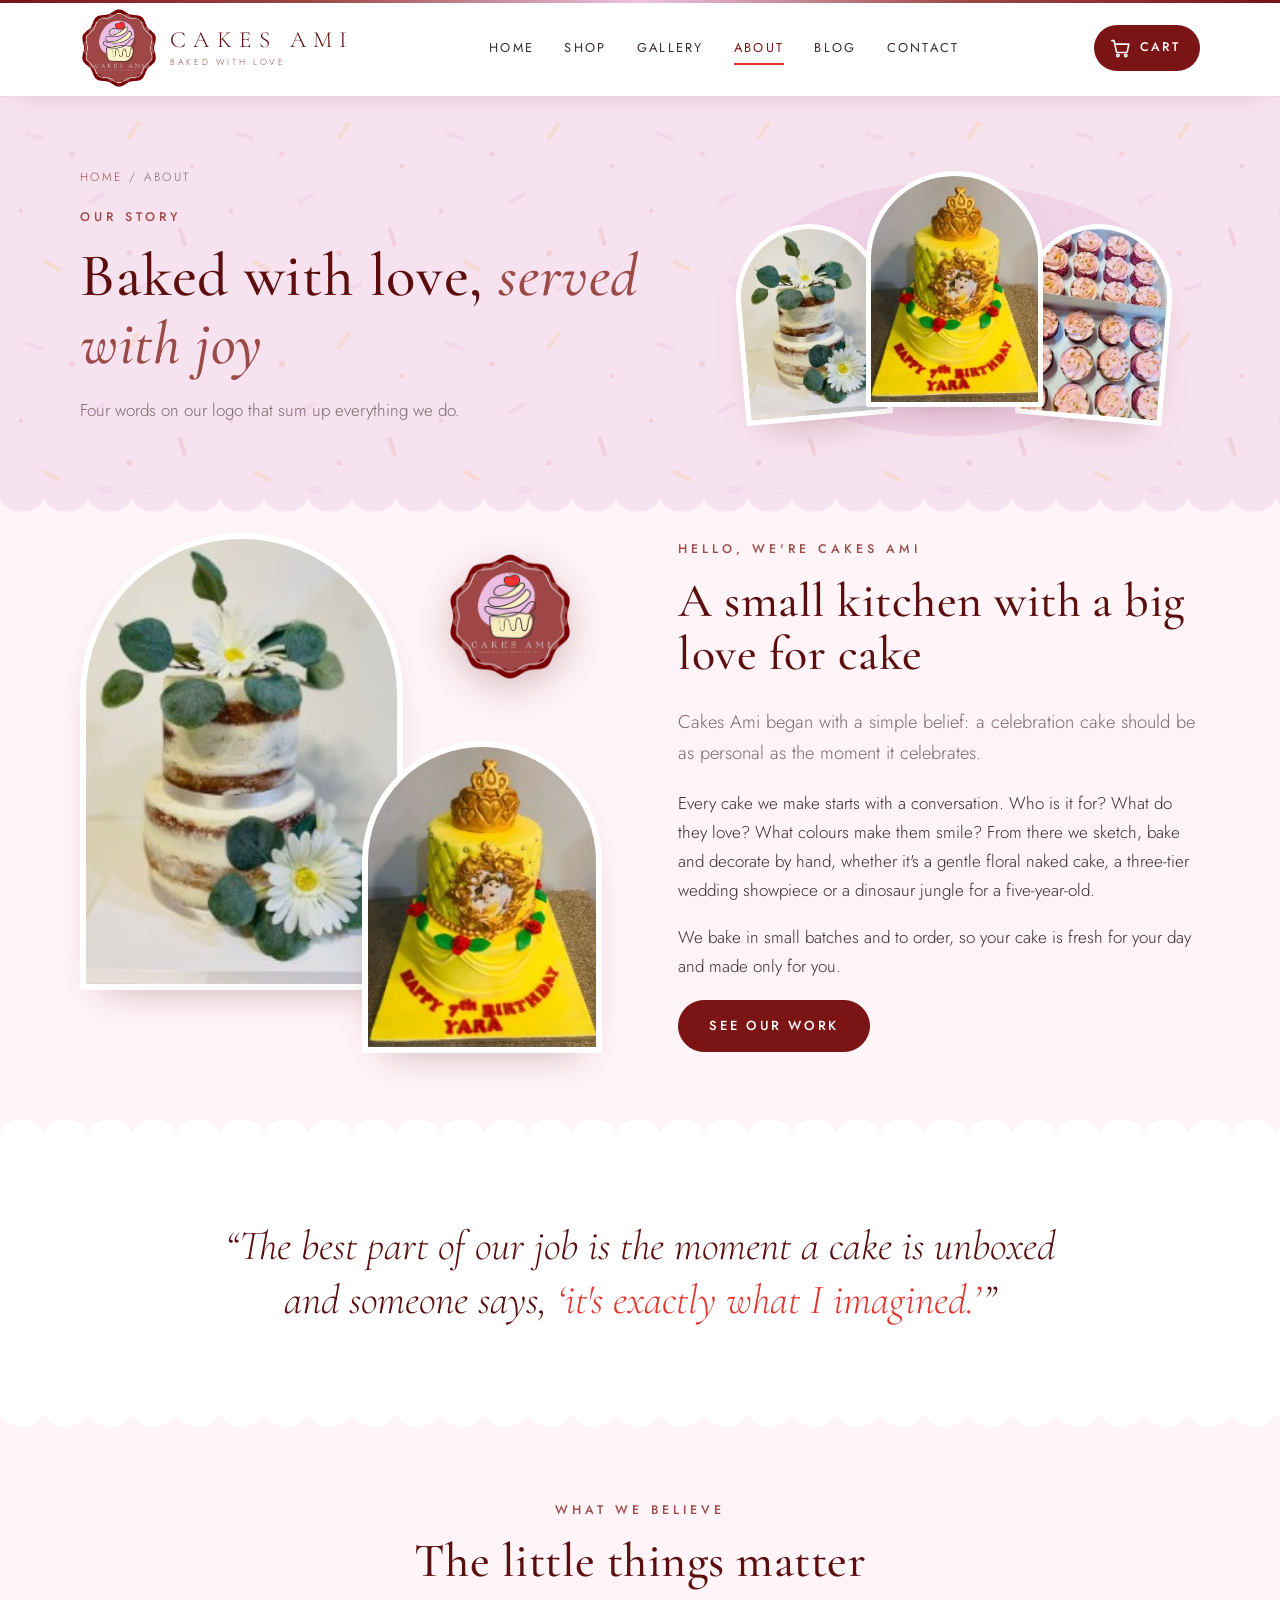
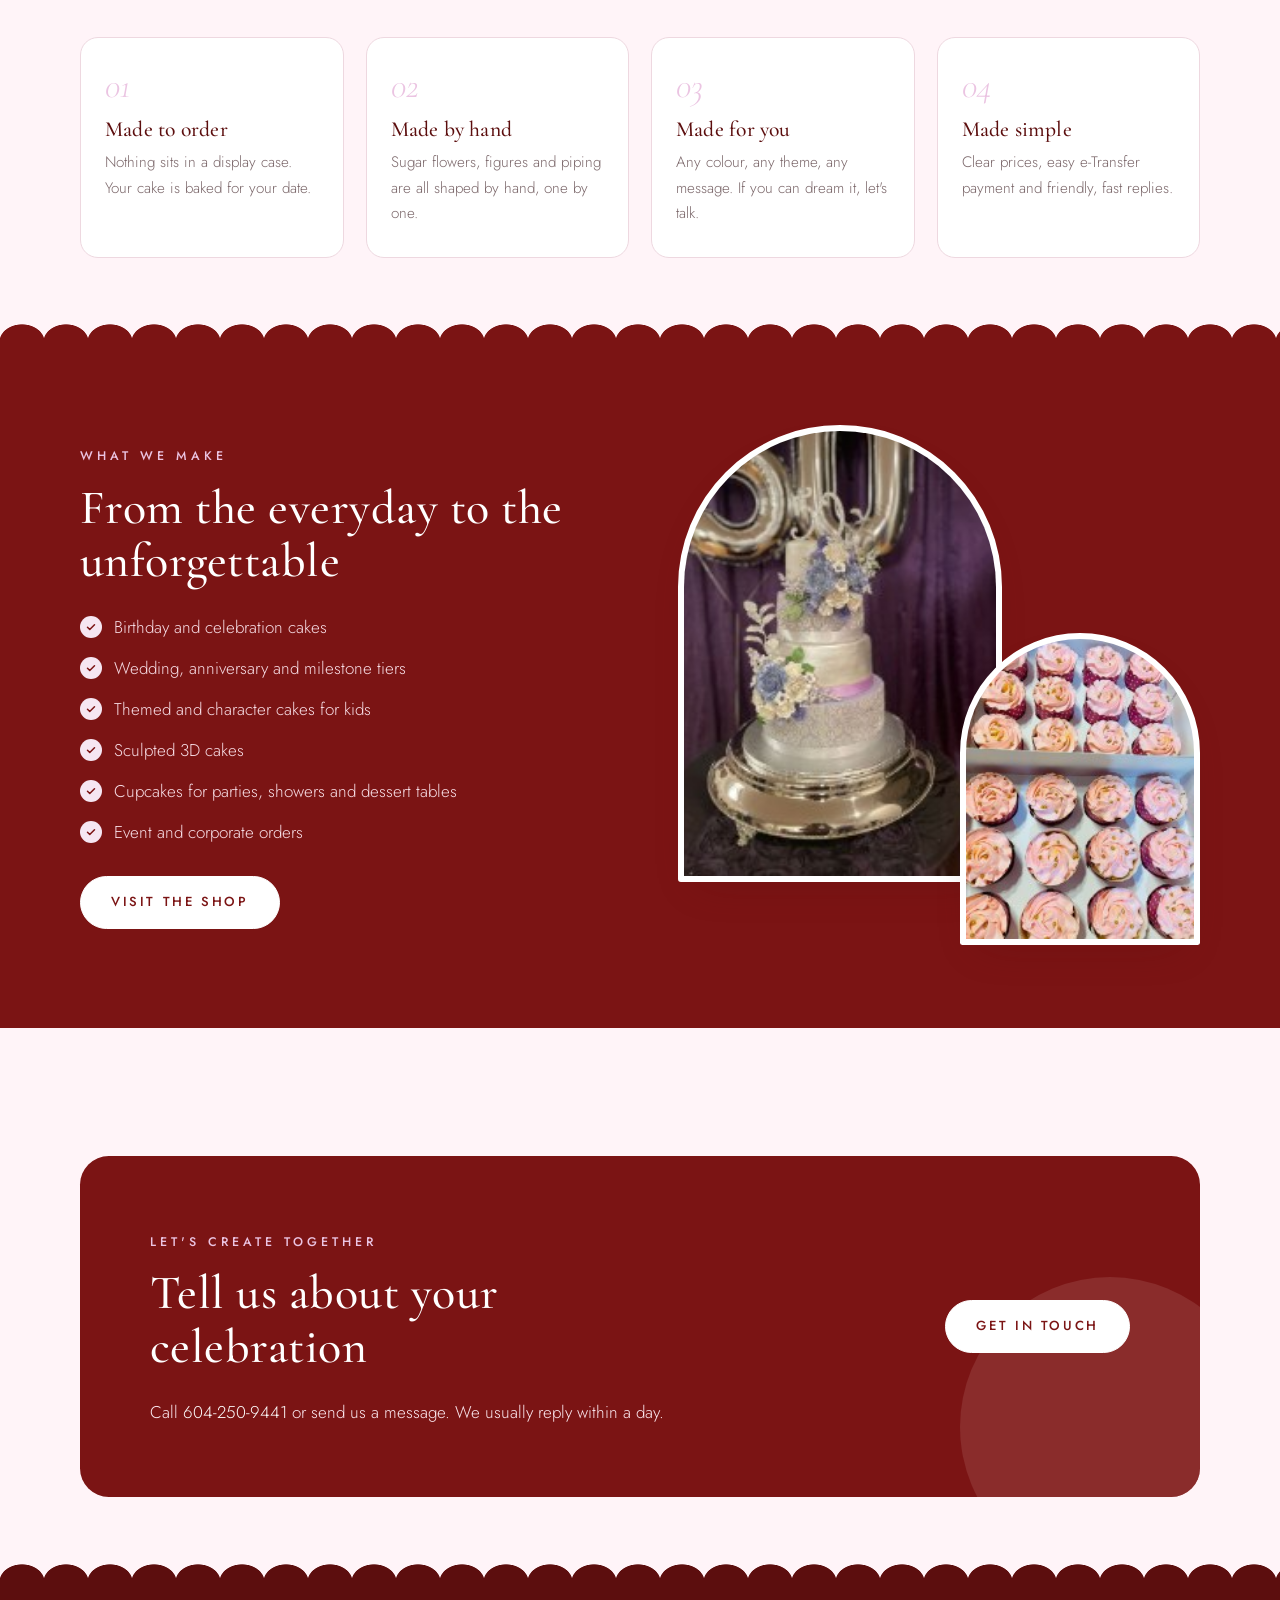
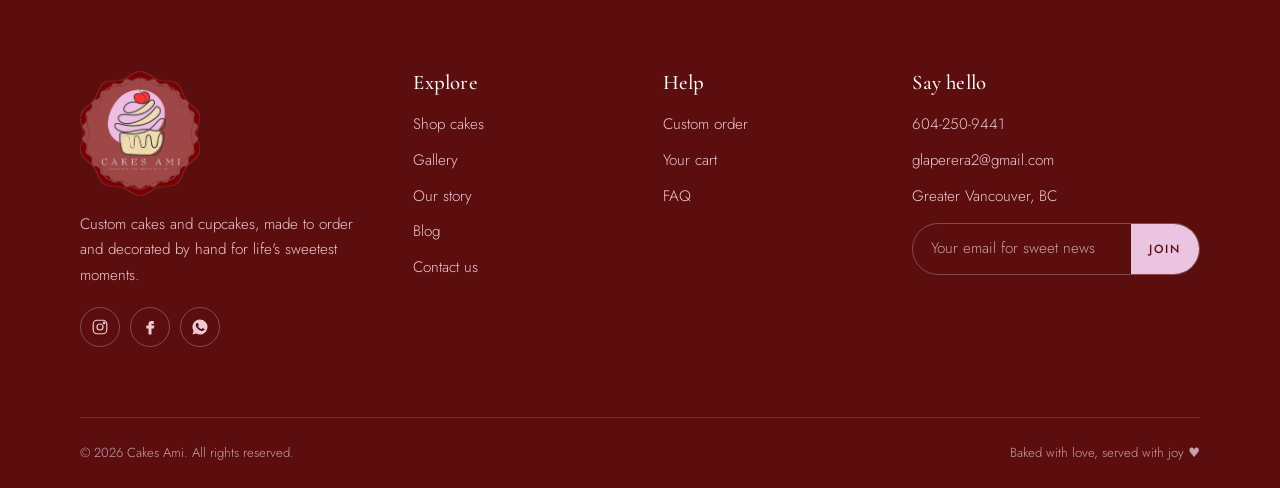
==== about.html @ 35cdced9 "Cakes Ami static website New plain HTML/CSS/JS site for Cakes Ami: home, shop, product, gallery (Goo" ====
<!doctype html>
<html lang="en">
<head>
<meta charset="utf-8">
<meta name="viewport" content="width=device-width, initial-scale=1">
<title>About Us | Cakes Ami</title>
<meta name="description" content="The story behind Cakes Ami: custom cakes baked with love and served with joy.">
<meta name="theme-color" content="#7B1414">
<link rel="icon" type="image/png" href="assets/img/favicon.png">
<link rel="apple-touch-icon" href="assets/img/apple-touch-icon.png">
<link rel="preconnect" href="https://fonts.googleapis.com"><link rel="preconnect" href="https://fonts.gstatic.com" crossorigin>
<link href="https://fonts.googleapis.com/css2?family=Cormorant+Garamond:ital,wght@0,400;0,500;0,600;1,400;1,500&family=Jost:wght@300;400;500&display=swap" rel="stylesheet">
<link rel="stylesheet" href="assets/css/style.css">
</head>
<body data-page="about">
<main id="main">
  <header class="page-banner">
    <div class="container">
      <div class="crumbs"><a href="index.html">Home</a> / About</div>
      <span class="eyebrow">Our story</span>
      <h1 id="pageBannerTitle">Baked with love, <em class="script">served with joy</em></h1>
      <p>Four words on our logo that sum up everything we do.</p>
    </div>
  </header>
  <section style="padding-top:20px">
    <div class="container split">
      <div class="split-media reveal">
        <div class="photo-stack">
          <div class="arch"><img src="assets/img/cakes/naked-daisy.jpg" alt="Two-tier naked cake with daisies and eucalyptus"></div>
          <div class="arch"><img src="assets/img/cakes/golden-crown.jpg" alt="Yellow princess cake with a gold crown"></div>
          <img class="stamp" src="assets/img/logo.png" alt="">
        </div>
      </div>
      <div class="reveal">
        <span class="eyebrow">Hello, we're Cakes Ami</span>
        <h2>A small kitchen with a big love for cake</h2>
        <p class="lead">Cakes Ami began with a simple belief: a celebration cake should be as personal as the moment it celebrates.</p>
        <p>Every cake we make starts with a conversation. Who is it for? What do they love? What colours make them smile? From there we sketch, bake and decorate by hand, whether it's a gentle floral naked cake, a three-tier wedding showpiece or a dinosaur jungle for a five-year-old.</p>
        <p>We bake in small batches and to order, so your cake is fresh for your day and made only for you.</p>
        <a class="btn" href="gallery.html">See our work</a>
      </div>
    </div>
  </section>

  <section class="bg-paper scallop-top scallop-bottom">
    <div class="container">
      <p class="quote-big reveal">&ldquo;The best part of our job is the moment a cake is unboxed and someone says, <span style="color:var(--cherry)">&lsquo;it's exactly what I imagined.&rsquo;</span>&rdquo;</p>
    </div>
  </section>

  <section>
    <div class="container">
      <div class="section-head reveal">
        <span class="eyebrow">What we believe</span>
        <h2>The little things matter</h2>
      </div>
      <div class="values">
        <div class="value reveal"><span class="num">01</span><h3>Made to order</h3><p>Nothing sits in a display case. Your cake is baked for your date.</p></div>
        <div class="value reveal"><span class="num">02</span><h3>Made by hand</h3><p>Sugar flowers, figures and piping are all shaped by hand, one by one.</p></div>
        <div class="value reveal"><span class="num">03</span><h3>Made for you</h3><p>Any colour, any theme, any message. If you can dream it, let's talk.</p></div>
        <div class="value reveal"><span class="num">04</span><h3>Made simple</h3><p>Clear prices, easy e-Transfer payment and friendly, fast replies.</p></div>
      </div>
    </div>
  </section>

  <section class="bg-wine scallop-top">
    <div class="container split reverse">
      <div class="split-media reveal">
        <div class="photo-stack">
          <div class="arch"><img src="assets/img/cakes/fiftieth-silver.jpg" alt="Silver tiered 50th celebration cake"></div>
          <div class="arch"><img src="assets/img/cakes/cupcakes-pink-rose.jpg" alt="Pink rose cupcakes"></div>
        </div>
      </div>
      <div class="reveal">
        <span class="eyebrow">What we make</span>
        <h2>From the everyday to the unforgettable</h2>
        <ul class="ticks" style="color:#F7DDE5">
          <li>Birthday and celebration cakes</li>
          <li>Wedding, anniversary and milestone tiers</li>
          <li>Themed and character cakes for kids</li>
          <li>Sculpted 3D cakes</li>
          <li>Cupcakes for parties, showers and dessert tables</li>
          <li>Event and corporate orders</li>
        </ul>
        <a class="btn light" href="shop.html">Visit the shop</a>
      </div>
    </div>
  </section>

  <section style="padding-top:clamp(80px,10vw,130px)">
    <div class="container">
      <div class="cta-band reveal">
        <div><span class="eyebrow">Let's create together</span><h2>Tell us about your celebration</h2><p class="mb-0">Call <a style="color:#fff" data-biz="phone" href="#"></a> or send us a message. We usually reply within a day.</p></div>
        <div class="btns"><a class="btn light" href="contact.html#custom">Get in touch</a></div>
      </div>
    </div>
  </section>
</main>
<script src="assets/js/config.js"></script>
<script src="assets/js/data.js"></script>
<script src="assets/js/app.js"></script>
</body>
</html>
---- assets/css/style.css ----
/* =========================================================
   Cakes Ami — design system
   Palette pulled from the logo badge:
   wine (outer ring), rose (inner badge), lilac (swirl),
   butter cream (cupcake), cherry (the cherry on top).
   ========================================================= */
:root {
  --bg: #FFF4F8;          /* logo background blush */
  --paper: #FFFFFF;
  --blush: #FBE7EE;
  --lilac: #EBC4E2;
  --lilac-soft: #F6E6F2;
  --cream: #FFF5D6;
  --wine: #7B1414;
  --wine-deep: #5C0E0E;
  --rose: #9C4A47;
  --cherry: #E3342F;
  --ink: #3A2A2C;
  --muted: #7C686B;
  --line: #EED8E0;

  --serif: "Cormorant Garamond", Georgia, "Times New Roman", serif;
  --sans: "Jost", "Segoe UI", system-ui, sans-serif;

  --radius: 18px;
  --radius-sm: 10px;
  --shadow: 0 18px 40px -22px rgba(92, 14, 14, .35);
  --shadow-sm: 0 8px 20px -14px rgba(92, 14, 14, .4);
  --max: 1200px;
  --gutter: clamp(16px, 4vw, 40px);
}

*, *::before, *::after { box-sizing: border-box; }
html { scroll-behavior: smooth; -webkit-text-size-adjust: 100%; }
body {
  margin: 0;
  background: var(--bg);
  color: var(--ink);
  font-family: var(--sans);
  font-weight: 300;
  font-size: 17px;
  line-height: 1.7;
  -webkit-font-smoothing: antialiased;
  overflow-x: hidden;
}
img { max-width: 100%; display: block; }
a { color: var(--wine); text-decoration: none; transition: color .2s; }
a:hover { color: var(--cherry); }
button, input, select, textarea { font: inherit; color: inherit; }
:focus-visible { outline: 2px solid var(--cherry); outline-offset: 3px; border-radius: 4px; }

h1, h2, h3, h4 {
  font-family: var(--serif);
  font-weight: 500;
  line-height: 1.12;
  margin: 0 0 .5em;
  color: var(--wine-deep);
  letter-spacing: .01em;
}
h1 { font-size: clamp(2.6rem, 6vw, 4.6rem); }
h2 { font-size: clamp(2rem, 4vw, 3rem); }
h3 { font-size: 1.55rem; }
h4 { font-size: 1.25rem; }
p { margin: 0 0 1.1em; }
em.script { font-style: italic; color: var(--rose); }

.container { width: 100%; max-width: var(--max); margin: 0 auto; padding: 0 var(--gutter); }
.narrow { max-width: 780px; }

/* Spaced caps — echoes "BAKED WITH LOVE, SERVED WITH JOY" in the logo */
.eyebrow {
  display: inline-block;
  font-family: var(--sans);
  font-size: .78rem;
  font-weight: 500;
  letter-spacing: .32em;
  text-transform: uppercase;
  color: var(--rose);
  margin-bottom: 14px;
}
.lead { font-size: 1.15rem; color: var(--muted); }
.center { text-align: center; }
.muted { color: var(--muted); }

/* ---------- Buttons ---------- */
.btn {
  display: inline-flex; align-items: center; justify-content: center; gap: 10px;
  padding: 14px 30px;
  border-radius: 999px;
  border: 1.5px solid var(--wine);
  background: var(--wine);
  color: #fff;
  font-family: var(--sans);
  font-size: .82rem;
  font-weight: 500;
  letter-spacing: .2em;
  text-transform: uppercase;
  cursor: pointer;
  transition: background .25s, color .25s, transform .25s, box-shadow .25s;
  white-space: nowrap;
}
.btn:hover { background: var(--wine-deep); color: #fff; transform: translateY(-2px); box-shadow: var(--shadow-sm); }
.btn.ghost { background: transparent; color: var(--wine); }
.btn.ghost:hover { background: var(--wine); color: #fff; }
.btn.light { background: #fff; border-color: #fff; color: var(--wine); }
.btn.light:hover { background: var(--cream); border-color: var(--cream); color: var(--wine-deep); }
.btn.block { width: 100%; }
.btn[disabled] { opacity: .5; pointer-events: none; }
.link-arrow {
  font-size: .8rem; font-weight: 500; letter-spacing: .2em; text-transform: uppercase;
  border-bottom: 1px solid currentColor; padding-bottom: 3px;
}

/* ---------- Top bar & header ---------- */
.topbar {
  background: var(--wine-deep);
  color: #F7DDE5;
  font-size: .8rem;
  letter-spacing: .08em;
}
.topbar .container { display: flex; justify-content: space-between; gap: 16px; padding-top: 8px; padding-bottom: 8px; }
.topbar a { color: #F7DDE5; }
.topbar a:hover { color: #fff; }
.topbar .tb-links { display: flex; gap: 22px; }
@media (max-width: 720px) { .topbar .tb-msg { display: none; } .topbar .container { justify-content: center; } }

.site-header {
  position: sticky; top: 0; z-index: 50;
  background: rgba(255, 244, 248, .92);
  backdrop-filter: saturate(1.4) blur(10px);
  -webkit-backdrop-filter: saturate(1.4) blur(10px);
  border-bottom: 1px solid transparent;
  transition: border-color .3s, box-shadow .3s;
}
.site-header.scrolled { border-color: var(--line); box-shadow: 0 10px 30px -25px rgba(92,14,14,.5); }
.nav-wrap { display: flex; align-items: center; justify-content: space-between; gap: 20px; height: 86px; }
.brand { display: flex; align-items: center; gap: 12px; color: var(--wine-deep); }
.brand img { width: 62px; height: 62px; object-fit: contain; transition: transform .4s; }
.brand:hover img { transform: rotate(-8deg); }
.brand-text { font-family: var(--serif); font-size: 1.45rem; letter-spacing: .32em; line-height: 1; text-transform: uppercase; }
.brand-text small { display: block; font-family: var(--sans); font-size: .55rem; letter-spacing: .3em; color: var(--rose); margin-top: 6px; }

.main-nav ul { list-style: none; margin: 0; padding: 0; display: flex; gap: 4px; }
.main-nav a {
  display: block; padding: 8px 13px;
  font-size: .8rem; font-weight: 400; letter-spacing: .18em; text-transform: uppercase;
  color: var(--ink); position: relative;
}
.main-nav a::after {
  content: ""; position: absolute; left: 13px; right: 13px; bottom: 2px; height: 1.5px;
  background: var(--cherry); transform: scaleX(0); transform-origin: left; transition: transform .3s;
}
.main-nav a:hover, .main-nav a.active { color: var(--wine); }
.main-nav a:hover::after, .main-nav a.active::after { transform: scaleX(1); }

.nav-actions { display: flex; align-items: center; gap: 8px; }
.icon-btn {
  position: relative; display: grid; place-items: center;
  width: 46px; height: 46px; border-radius: 50%;
  border: 1px solid var(--line); background: #fff; color: var(--wine); cursor: pointer;
  transition: background .2s, border-color .2s;
}
.icon-btn:hover { background: var(--blush); border-color: var(--lilac); color: var(--wine); }
.icon-btn svg { width: 20px; height: 20px; }
.cart-count {
  position: absolute; top: -3px; right: -3px;
  min-width: 20px; height: 20px; padding: 0 5px; border-radius: 10px;
  background: var(--cherry); color: #fff; font-size: .7rem; font-weight: 500;
  display: grid; place-items: center; line-height: 1;
}
.cart-count[data-n="0"] { display: none; }
.menu-toggle { display: none; }

@media (max-width: 1060px) {
  .menu-toggle { display: grid; }
  .main-nav {
    position: fixed; inset: 0 0 0 auto; width: min(340px, 86vw);
    background: var(--bg); padding: 100px 28px 28px;
    transform: translateX(100%); transition: transform .4s cubic-bezier(.2,.8,.2,1);
    box-shadow: -20px 0 60px -30px rgba(92,14,14,.5); z-index: 60; overflow-y: auto;
  }
  .main-nav.open { transform: none; }
  .main-nav ul { flex-direction: column; gap: 0; }
  .main-nav a { padding: 14px 4px; font-size: .95rem; border-bottom: 1px solid var(--line); }
  .main-nav a::after { display: none; }
  .nav-close { position: absolute; top: 22px; right: 22px; }
  .nav-backdrop { position: fixed; inset: 0; background: rgba(58,42,44,.35); z-index: 55; opacity: 0; pointer-events: none; transition: opacity .3s; }
  .nav-backdrop.show { opacity: 1; pointer-events: auto; }
}
@media (min-width: 1061px) { .nav-close, .nav-backdrop { display: none; } }
@media (max-width: 480px) {
  .brand-text { font-size: 1.1rem; letter-spacing: .22em; }
  .brand img { width: 52px; height: 52px; }
  .nav-wrap { height: 74px; }
}

/* ---------- Sections ---------- */
section { padding: clamp(64px, 9vw, 120px) 0; position: relative; }
.section-head { max-width: 640px; margin: 0 auto clamp(36px, 5vw, 60px); text-align: center; }
.section-head p { color: var(--muted); }
.bg-paper { background: var(--paper); }
.bg-cream { background: var(--cream); }
.bg-lilac { background: var(--lilac-soft); }
.bg-wine { background: var(--wine); color: #F7DDE5; }
.bg-wine h2, .bg-wine h3 { color: #fff; }
.bg-wine .eyebrow { color: var(--lilac); }

/* Scalloped edge — the logo's wavy badge border */
.scallop-top::before, .scallop-bottom::after {
  content: ""; position: absolute; left: 0; right: 0; height: 22px;
  background-repeat: repeat-x; background-size: 44px 22px;
}
.scallop-top::before { top: -21px; }
.scallop-bottom::after { bottom: -21px; transform: scaleY(-1); z-index: 2; }
.bg-paper.scallop-top::before, .bg-paper.scallop-bottom::after { background-image: url("data:image/svg+xml,%3Csvg xmlns='http://www.w3.org/2000/svg' width='44' height='22'%3E%3Cpath d='M0 22 Q11 0 22 22 Q33 0 44 22Z' fill='%23ffffff'/%3E%3C/svg%3E"); }
.bg-cream.scallop-top::before, .bg-cream.scallop-bottom::after { background-image: url("data:image/svg+xml,%3Csvg xmlns='http://www.w3.org/2000/svg' width='44' height='22'%3E%3Cpath d='M0 22 Q11 0 22 22 Q33 0 44 22Z' fill='%23FFF5D6'/%3E%3C/svg%3E"); }
.bg-wine.scallop-top::before, .bg-wine.scallop-bottom::after { background-image: url("data:image/svg+xml,%3Csvg xmlns='http://www.w3.org/2000/svg' width='44' height='22'%3E%3Cpath d='M0 22 Q11 0 22 22 Q33 0 44 22Z' fill='%237B1414'/%3E%3C/svg%3E"); }
.bg-lilac.scallop-top::before, .bg-lilac.scallop-bottom::after { background-image: url("data:image/svg+xml,%3Csvg xmlns='http://www.w3.org/2000/svg' width='44' height='22'%3E%3Cpath d='M0 22 Q11 0 22 22 Q33 0 44 22Z' fill='%23F6E6F2'/%3E%3C/svg%3E"); }

.divider { display: flex; align-items: center; justify-content: center; gap: 14px; color: var(--cherry); margin: 6px 0 18px; }
.divider::before, .divider::after { content: ""; width: 48px; height: 1px; background: var(--lilac); }
.divider svg { width: 18px; height: 18px; }

/* ---------- Hero ---------- */
.hero { padding: clamp(40px, 6vw, 80px) 0 clamp(70px, 9vw, 120px); overflow: hidden; }
.hero-grid { display: grid; grid-template-columns: 1.05fr 1fr; gap: clamp(30px, 5vw, 70px); align-items: center; }
.hero h1 { margin-bottom: .35em; }
.hero h1 em { font-style: italic; color: var(--rose); }
.hero .lead { max-width: 500px; margin-bottom: 34px; }
.hero-cta { display: flex; flex-wrap: wrap; gap: 14px; }
.hero-meta { display: flex; flex-wrap: wrap; gap: 30px; margin-top: 46px; padding-top: 28px; border-top: 1px solid var(--line); }
.hero-meta div { font-size: .82rem; letter-spacing: .12em; text-transform: uppercase; color: var(--muted); }
.hero-meta strong { display: block; font-family: var(--serif); font-size: 1.9rem; font-weight: 500; letter-spacing: 0; text-transform: none; color: var(--wine); line-height: 1.1; }

.hero-art { position: relative; height: clamp(420px, 48vw, 580px); }
.hero-art .blob { position: absolute; inset: 8% 4% 6% 10%; background: var(--lilac); border-radius: 46% 54% 50% 50% / 52% 44% 56% 48%; opacity: .55; }
.hero-art .blob.b2 { inset: 46% 52% -4% -2%; background: var(--cream); opacity: 1; }
.arch {
  position: absolute; overflow: hidden; background: #fff;
  border-radius: 999px 999px var(--radius) var(--radius);
  border: 6px solid #fff; box-shadow: var(--shadow);
}
.arch img { width: 100%; height: 100%; object-fit: cover; }
.hero-art .a1 { width: 46%; height: 78%; left: 26%; top: 0; z-index: 2; }
.hero-art .a2 { width: 34%; height: 54%; left: 0; bottom: 2%; z-index: 3; }
.hero-art .a3 { width: 34%; height: 54%; right: 0; bottom: 8%; z-index: 3; }
.hero-art .badge {
  position: absolute; right: 2%; top: 4%; z-index: 4; width: 116px; height: 116px;
  animation: spin 24s linear infinite;
}
.hero-art .badge-center { position: absolute; right: calc(2% + 38px); top: calc(4% + 38px); z-index: 5; width: 40px; height: 40px; color: var(--cherry); }
@keyframes spin { to { transform: rotate(360deg); } }
@media (max-width: 900px) {
  .hero-grid { grid-template-columns: 1fr; }
  .hero-art { height: 440px; max-width: 520px; margin: 0 auto; width: 100%; }
}
@media (max-width: 480px) { .hero-art { height: 360px; } .hero-art .badge { width: 90px; height: 90px; } .hero-art .badge-center { right: calc(2% + 27px); top: calc(4% + 27px); width: 36px; height: 36px; } }

/* ---------- Marquee ---------- */
.marquee { background: var(--wine); color: #FBE7EE; padding: 18px 0; overflow: hidden; }
.marquee-track { display: flex; gap: 48px; width: max-content; animation: marquee 38s linear infinite; }
.marquee span { font-family: var(--serif); font-size: 1.5rem; font-style: italic; white-space: nowrap; display: flex; align-items: center; gap: 48px; }
.marquee span::after { content: "✦"; font-style: normal; font-size: .9rem; color: var(--lilac); }
@keyframes marquee { to { transform: translateX(-50%); } }

/* ---------- Category tiles ---------- */
.cat-grid { display: grid; grid-template-columns: repeat(auto-fit, minmax(170px, 1fr)); gap: clamp(14px, 2vw, 26px); }
.cat-tile { text-align: center; color: var(--ink); }
.cat-tile .arch { position: relative; aspect-ratio: 3 / 4; width: 100%; border-width: 5px; }
.cat-tile .arch img { transition: transform .6s; }
.cat-tile:hover .arch img { transform: scale(1.07); }
.cat-tile h3 { font-size: 1.3rem; margin: 16px 0 2px; }
.cat-tile span { font-size: .75rem; letter-spacing: .2em; text-transform: uppercase; color: var(--muted); }

/* ---------- Product cards ---------- */
.product-grid { display: grid; grid-template-columns: repeat(auto-fill, minmax(230px, 1fr)); gap: clamp(18px, 2.4vw, 30px); }
.p-card { background: #fff; border-radius: var(--radius); overflow: hidden; border: 1px solid var(--line); display: flex; flex-direction: column; transition: transform .35s, box-shadow .35s; }
.p-card:hover { transform: translateY(-6px); box-shadow: var(--shadow); }
.p-card .p-img { position: relative; aspect-ratio: 4 / 5; overflow: hidden; background: var(--blush); }
.p-card .p-img img { width: 100%; height: 100%; object-fit: cover; transition: transform .6s; }
.p-card:hover .p-img img { transform: scale(1.06); }
.p-tag { position: absolute; top: 12px; left: 12px; background: rgba(255,255,255,.94); color: var(--wine); font-size: .66rem; letter-spacing: .18em; text-transform: uppercase; padding: 5px 11px; border-radius: 999px; font-weight: 500; }
.p-body { padding: 18px 20px 20px; display: flex; flex-direction: column; flex: 1; }
.p-body .p-cat { font-size: .7rem; letter-spacing: .2em; text-transform: uppercase; color: var(--rose); }
.p-body h3 { font-size: 1.35rem; margin: 4px 0 8px; }
.p-body h3 a { color: var(--wine-deep); }
.p-foot { margin-top: auto; display: flex; align-items: center; justify-content: space-between; gap: 10px; padding-top: 12px; border-top: 1px dashed var(--line); }
.price { font-family: var(--serif); font-size: 1.45rem; font-weight: 600; color: var(--wine); }
.price small { font-family: var(--sans); font-size: .7rem; font-weight: 400; color: var(--muted); letter-spacing: .1em; text-transform: uppercase; margin-right: 4px; }
.p-foot .icon-btn { width: 40px; height: 40px; }

/* ---------- Split / feature ---------- */
.split { display: grid; grid-template-columns: 1fr 1fr; gap: clamp(36px, 6vw, 90px); align-items: center; }
.split.reverse .split-media { order: 2; }
@media (max-width: 860px) { .split { grid-template-columns: 1fr; } .split.reverse .split-media { order: 0; } }
.photo-stack { position: relative; height: clamp(380px, 42vw, 520px); }
.photo-stack .arch:nth-child(1) { width: 62%; height: 88%; left: 0; top: 0; }
.photo-stack .arch:nth-child(2) { width: 46%; height: 60%; right: 0; bottom: 0; z-index: 2; }
.photo-stack .stamp { position: absolute; right: 6%; top: 4%; width: 120px; z-index: 3; filter: drop-shadow(0 10px 18px rgba(92,14,14,.25)); }

.ticks { list-style: none; padding: 0; margin: 0 0 30px; display: grid; gap: 12px; }
.ticks li { display: flex; gap: 12px; align-items: flex-start; }
.ticks li::before { content: ""; flex: none; width: 22px; height: 22px; margin-top: 3px; border-radius: 50%; background: var(--lilac-soft) url("data:image/svg+xml,%3Csvg xmlns='http://www.w3.org/2000/svg' viewBox='0 0 24 24' fill='none' stroke='%237B1414' stroke-width='3' stroke-linecap='round' stroke-linejoin='round'%3E%3Cpath d='M5 12.5l4.5 4.5L19 7.5'/%3E%3C/svg%3E") center/12px no-repeat; }

/* ---------- Steps ---------- */
.steps { display: grid; grid-template-columns: repeat(4, 1fr); gap: 24px; counter-reset: step; }
@media (max-width: 900px) { .steps { grid-template-columns: repeat(2, 1fr); } }
@media (max-width: 520px) { .steps { grid-template-columns: 1fr; } }
.step { background: rgba(255,255,255,.07); border: 1px solid rgba(255,255,255,.16); border-radius: var(--radius); padding: 30px 26px; }
.step::before { counter-increment: step; content: "0" counter(step); font-family: var(--serif); font-size: 2.8rem; font-style: italic; color: var(--lilac); line-height: 1; display: block; margin-bottom: 14px; }
.step h3 { font-size: 1.4rem; }
.step p { margin: 0; font-size: .95rem; color: #F2CFDA; }

/* ---------- Mosaic (portfolio teaser / gallery) ---------- */
.mosaic { columns: 4 220px; column-gap: 16px; }
.mosaic figure { margin: 0 0 16px; break-inside: avoid; border-radius: var(--radius-sm); overflow: hidden; position: relative; cursor: zoom-in; background: var(--blush); }
.mosaic img { width: 100%; height: auto; transition: transform .6s, filter .4s; }
.mosaic figure:hover img { transform: scale(1.05); }
.mosaic figcaption {
  position: absolute; inset: auto 0 0 0; padding: 30px 14px 12px;
  background: linear-gradient(transparent, rgba(60,10,10,.75));
  color: #fff; font-family: var(--serif); font-size: 1.1rem; font-style: italic;
  opacity: 0; transform: translateY(8px); transition: opacity .35s, transform .35s;
}
.mosaic figure:hover figcaption { opacity: 1; transform: none; }
@media (hover: none) { .mosaic figcaption { opacity: 1; transform: none; } }

.filters { display: flex; flex-wrap: wrap; justify-content: center; gap: 10px; margin-bottom: 40px; }
.chip {
  padding: 9px 20px; border-radius: 999px; border: 1px solid var(--line); background: #fff;
  font-size: .76rem; letter-spacing: .16em; text-transform: uppercase; cursor: pointer; color: var(--ink);
  transition: all .2s;
}
.chip:hover { border-color: var(--lilac); background: var(--lilac-soft); }
.chip.active { background: var(--wine); border-color: var(--wine); color: #fff; }

/* ---------- Lightbox ---------- */
.lightbox { position: fixed; inset: 0; z-index: 100; background: rgba(40, 10, 12, .92); display: none; align-items: center; justify-content: center; padding: 60px 16px; }
.lightbox.open { display: flex; }
.lightbox img { max-width: min(92vw, 900px); max-height: 80vh; width: auto; border-radius: var(--radius-sm); box-shadow: 0 30px 80px rgba(0,0,0,.5); background: #fff; }
.lightbox .lb-cap { position: absolute; bottom: 18px; left: 0; right: 0; text-align: center; color: #fff; font-family: var(--serif); font-size: 1.3rem; font-style: italic; padding: 0 16px; }
.lightbox button { position: absolute; background: rgba(255,255,255,.12); border: 0; color: #fff; width: 50px; height: 50px; border-radius: 50%; cursor: pointer; font-size: 1.5rem; display: grid; place-items: center; }
.lightbox button:hover { background: rgba(255,255,255,.25); }
.lb-close { top: 16px; right: 16px; }
.lb-prev { left: 16px; top: 50%; transform: translateY(-50%); }
.lb-next { right: 16px; top: 50%; transform: translateY(-50%); }
@media (max-width: 600px) { .lb-prev, .lb-next { top: auto; bottom: 60px; transform: none; } }

/* ---------- Promise cards ---------- */
.promise-grid { display: grid; grid-template-columns: repeat(3, 1fr); gap: 26px; }
@media (max-width: 860px) { .promise-grid { grid-template-columns: 1fr; } }
.promise { background: #fff; border-radius: var(--radius); padding: 36px 30px; text-align: center; border: 1px solid var(--line); }
.promise .ic { width: 70px; height: 70px; margin: 0 auto 18px; border-radius: 50%; background: var(--lilac-soft); display: grid; place-items: center; color: var(--wine); }
.promise .ic svg { width: 30px; height: 30px; }
.promise p { color: var(--muted); margin: 0; font-size: .97rem; }

/* ---------- CTA banner ---------- */
.cta-band { border-radius: calc(var(--radius) * 1.6); background: var(--wine); color: #FBE7EE; padding: clamp(40px, 6vw, 70px); display: grid; grid-template-columns: 1.4fr 1fr; gap: 30px; align-items: center; position: relative; overflow: hidden; }
.cta-band::after { content: ""; position: absolute; right: -60px; bottom: -80px; width: 300px; height: 300px; border-radius: 50%; background: var(--rose); opacity: .45; }
.cta-band h2 { color: #fff; }
.cta-band > * { position: relative; z-index: 1; }
.cta-band .btns { display: flex; gap: 12px; flex-wrap: wrap; justify-content: flex-end; }
@media (max-width: 860px) { .cta-band { grid-template-columns: 1fr; } .cta-band .btns { justify-content: flex-start; } }

/* ---------- Blog cards ---------- */
.blog-grid { display: grid; grid-template-columns: repeat(auto-fill, minmax(290px, 1fr)); gap: 30px; }
.b-card { background: #fff; border-radius: var(--radius); overflow: hidden; border: 1px solid var(--line); display: flex; flex-direction: column; transition: transform .35s, box-shadow .35s; color: var(--ink); }
.b-card:hover { transform: translateY(-6px); box-shadow: var(--shadow); color: var(--ink); }
.b-card .b-img { aspect-ratio: 16 / 10; overflow: hidden; background: var(--blush); display: grid; grid-template-columns: repeat(3, 1fr); gap: 3px; }
.b-card .b-img img { width: 100%; height: 100%; object-fit: cover; }
.b-body { padding: 24px 26px 28px; display: flex; flex-direction: column; flex: 1; }
.b-meta { font-size: .72rem; letter-spacing: .18em; text-transform: uppercase; color: var(--rose); margin-bottom: 8px; }
.b-body h3 { font-size: 1.5rem; }
.b-body p { color: var(--muted); font-size: .97rem; }
.b-body .link-arrow { margin-top: auto; align-self: flex-start; color: var(--wine); }

.article { font-size: 1.08rem; }
.article h2 { font-size: 2rem; margin-top: 1.6em; }
.article h3 { margin-top: 1.4em; }
.article ul, .article ol { padding-left: 1.3em; margin: 0 0 1.2em; }
.article li { margin-bottom: .45em; }
.article blockquote { margin: 1.8em 0; padding: 24px 30px; background: var(--lilac-soft); border-left: 4px solid var(--wine); border-radius: 0 var(--radius-sm) var(--radius-sm) 0; font-family: var(--serif); font-size: 1.45rem; font-style: italic; color: var(--wine-deep); line-height: 1.4; }
.article-hero { display: grid; grid-template-columns: repeat(3, 1fr); gap: 12px; margin: 34px 0 40px; }
.article-hero img { width: 100%; aspect-ratio: 3/4; object-fit: cover; border-radius: var(--radius-sm); }

/* ---------- Page banner ---------- */
.page-banner { padding: clamp(50px, 7vw, 90px) 0 clamp(50px, 6vw, 80px); text-align: center; background: radial-gradient(ellipse at 50% 0%, var(--lilac-soft), transparent 70%); }
.page-banner h1 { font-size: clamp(2.4rem, 5vw, 3.8rem); }
.page-banner p { max-width: 620px; margin: 0 auto; color: var(--muted); }
.crumbs { font-size: .74rem; letter-spacing: .2em; text-transform: uppercase; color: var(--muted); margin-bottom: 14px; }
.crumbs a { color: var(--rose); }

/* ---------- Shop layout ---------- */
.shop-bar { display: flex; flex-wrap: wrap; justify-content: space-between; align-items: center; gap: 16px; margin-bottom: 34px; }
.shop-bar .filters { margin: 0; justify-content: flex-start; }
.search { position: relative; min-width: 240px; }
.search input { width: 100%; padding: 12px 18px 12px 44px; border-radius: 999px; border: 1px solid var(--line); background: #fff; }
.search svg { position: absolute; left: 16px; top: 50%; transform: translateY(-50%); width: 18px; height: 18px; color: var(--muted); }
.select { padding: 12px 40px 12px 18px; border-radius: 999px; border: 1px solid var(--line); background: #fff url("data:image/svg+xml,%3Csvg xmlns='http://www.w3.org/2000/svg' viewBox='0 0 24 24' fill='none' stroke='%237B1414' stroke-width='2'%3E%3Cpath d='M6 9l6 6 6-6'/%3E%3C/svg%3E") right 14px center/16px no-repeat; appearance: none; -webkit-appearance: none; cursor: pointer; }
.shop-tools { display: flex; gap: 12px; flex-wrap: wrap; }
.empty { text-align: center; padding: 60px 20px; color: var(--muted); }
.empty h3 { color: var(--wine); }

/* ---------- Product detail ---------- */
.pd-grid { display: grid; grid-template-columns: 1fr 1fr; gap: clamp(30px, 5vw, 70px); align-items: start; }
@media (max-width: 860px) { .pd-grid { grid-template-columns: 1fr; } }
.pd-media { position: sticky; top: 110px; }
@media (max-width: 860px) { .pd-media { position: static; } }
.pd-main { border-radius: var(--radius); overflow: hidden; background: #fff; border: 6px solid #fff; box-shadow: var(--shadow); aspect-ratio: 4/5; }
.pd-main img { width: 100%; height: 100%; object-fit: cover; }
.pd-thumbs { display: flex; gap: 10px; margin-top: 14px; }
.pd-thumbs button { width: 74px; height: 92px; border-radius: var(--radius-sm); overflow: hidden; border: 2px solid transparent; padding: 0; cursor: pointer; background: #fff; }
.pd-thumbs button.active { border-color: var(--wine); }
.pd-thumbs img { width: 100%; height: 100%; object-fit: cover; }
.pd-info .price { font-size: 2rem; }
.pd-info .serves { color: var(--muted); font-size: .9rem; margin-left: 8px; }
.opt { margin: 22px 0; }
.opt > label, .opt > .opt-label { display: block; font-size: .74rem; letter-spacing: .2em; text-transform: uppercase; font-weight: 500; margin-bottom: 10px; color: var(--ink); }
.opt-row { display: flex; flex-wrap: wrap; gap: 10px; }
.opt-row input { position: absolute; opacity: 0; pointer-events: none; }
.opt-row label { padding: 10px 18px; border-radius: var(--radius-sm); border: 1px solid var(--line); background: #fff; cursor: pointer; font-size: .92rem; transition: all .2s; line-height: 1.3; text-align: center; }
.opt-row label small { display: block; font-size: .72rem; color: var(--muted); }
.opt-row input:checked + label { border-color: var(--wine); background: var(--blush); color: var(--wine-deep); box-shadow: inset 0 0 0 1px var(--wine); }
.opt-row input:focus-visible + label { outline: 2px solid var(--cherry); outline-offset: 2px; }
.qty { display: inline-flex; align-items: center; border: 1px solid var(--line); border-radius: 999px; background: #fff; }
.qty button { width: 42px; height: 46px; border: 0; background: none; cursor: pointer; font-size: 1.2rem; color: var(--wine); }
.qty input { width: 44px; text-align: center; border: 0; background: none; -moz-appearance: textfield; }
.qty input::-webkit-outer-spin-button, .qty input::-webkit-inner-spin-button { -webkit-appearance: none; margin: 0; }
.buy-row { display: flex; gap: 12px; flex-wrap: wrap; align-items: center; margin-top: 26px; }
.note-box { margin-top: 28px; padding: 18px 20px; border-radius: var(--radius-sm); background: var(--cream); font-size: .93rem; display: flex; gap: 12px; }
.note-box svg { flex: none; width: 22px; height: 22px; color: var(--wine); margin-top: 2px; }

/* ---------- Forms ---------- */
.form-grid { display: grid; grid-template-columns: 1fr 1fr; gap: 18px 20px; }
.form-grid .full { grid-column: 1 / -1; }
@media (max-width: 600px) { .form-grid { grid-template-columns: 1fr; } }
.field label { display: block; font-size: .74rem; letter-spacing: .16em; text-transform: uppercase; font-weight: 500; margin-bottom: 8px; }
.field label .req { color: var(--cherry); }
.field input, .field select, .field textarea {
  width: 100%; padding: 13px 16px; border-radius: var(--radius-sm); border: 1px solid var(--line); background: #fff;
  transition: border-color .2s, box-shadow .2s;
}
.field select { appearance: none; -webkit-appearance: none; background: #fff url("data:image/svg+xml,%3Csvg xmlns='http://www.w3.org/2000/svg' viewBox='0 0 24 24' fill='none' stroke='%237B1414' stroke-width='2'%3E%3Cpath d='M6 9l6 6 6-6'/%3E%3C/svg%3E") right 14px center/16px no-repeat; padding-right: 40px; }
.field textarea { min-height: 130px; resize: vertical; }
.field input:focus, .field select:focus, .field textarea:focus { outline: none; border-color: var(--rose); box-shadow: 0 0 0 4px rgba(235, 196, 226, .5); }
.field .hint { font-size: .8rem; color: var(--muted); margin-top: 6px; }
.hp { position: absolute; left: -9999px; }
.card { background: #fff; border-radius: var(--radius); border: 1px solid var(--line); padding: clamp(24px, 4vw, 40px); }
.form-msg { margin-top: 16px; padding: 14px 18px; border-radius: var(--radius-sm); font-size: .95rem; display: none; }
.form-msg.show { display: block; }
.form-msg.ok { background: #EAF6EC; color: #24572E; }
.form-msg.err { background: #FDE8E8; color: #8A1C1C; }

.pay-opts { display: grid; gap: 12px; }
.pay-opt { display: flex; gap: 14px; align-items: flex-start; padding: 16px 18px; border: 1px solid var(--line); border-radius: var(--radius-sm); cursor: pointer; background: #fff; transition: all .2s; }
.pay-opt input { margin-top: 5px; accent-color: var(--wine); }
.pay-opt:has(input:checked) { border-color: var(--wine); background: var(--blush); }
.pay-opt strong { display: block; font-weight: 500; }
.pay-opt span { font-size: .88rem; color: var(--muted); }

/* ---------- Cart & checkout ---------- */
.cart-layout { display: grid; grid-template-columns: 1.6fr 1fr; gap: 34px; align-items: start; }
@media (max-width: 960px) { .cart-layout { grid-template-columns: 1fr; } }
.cart-item { display: grid; grid-template-columns: 96px 1fr auto; gap: 18px; padding: 20px 0; border-bottom: 1px solid var(--line); align-items: center; }
.cart-item:first-child { padding-top: 0; }
.cart-item img { width: 96px; height: 116px; object-fit: cover; border-radius: var(--radius-sm); }
.cart-item h3 { font-size: 1.3rem; margin-bottom: 4px; }
.cart-item .ci-opts { font-size: .86rem; color: var(--muted); line-height: 1.5; }
.cart-item .ci-right { text-align: right; display: flex; flex-direction: column; align-items: flex-end; gap: 10px; }
.cart-item .qty button { width: 34px; height: 38px; }
.cart-item .qty input { width: 34px; }
.remove { background: none; border: 0; color: var(--muted); font-size: .76rem; letter-spacing: .14em; text-transform: uppercase; cursor: pointer; padding: 0; text-decoration: underline; }
.remove:hover { color: var(--cherry); }
@media (max-width: 560px) { .cart-item { grid-template-columns: 76px 1fr; } .cart-item img { width: 76px; height: 94px; } .cart-item .ci-right { grid-column: 1 / -1; flex-direction: row; justify-content: space-between; align-items: center; } }
.summary { position: sticky; top: 110px; }
.summary h3 { font-size: 1.6rem; }
.sum-row { display: flex; justify-content: space-between; gap: 12px; padding: 10px 0; font-size: .97rem; }
.sum-row.total { border-top: 1px solid var(--line); margin-top: 8px; padding-top: 16px; font-size: 1.1rem; font-weight: 500; }
.sum-row.total span:last-child { font-family: var(--serif); font-size: 1.7rem; color: var(--wine); font-weight: 600; }
.sum-line { display: flex; gap: 12px; padding: 12px 0; border-bottom: 1px dashed var(--line); font-size: .92rem; }
.sum-line img { width: 54px; height: 64px; object-fit: cover; border-radius: 8px; }
.sum-line div { flex: 1; }
.sum-line small { color: var(--muted); display: block; line-height: 1.4; }

.confirm { text-align: center; max-width: 680px; margin: 0 auto; }
.confirm .tick { width: 90px; height: 90px; border-radius: 50%; background: var(--lilac-soft); display: grid; place-items: center; margin: 0 auto 24px; color: var(--wine); }
.confirm .tick svg { width: 40px; height: 40px; }
.order-id { display: inline-block; font-family: var(--serif); font-size: 2rem; letter-spacing: .08em; background: var(--cream); padding: 6px 22px; border-radius: var(--radius-sm); color: var(--wine-deep); margin: 6px 0 20px; }
.pay-box { text-align: left; background: #fff; border: 1px solid var(--line); border-radius: var(--radius); padding: 26px 30px; margin: 26px 0; }
.pay-box dl { display: grid; grid-template-columns: auto 1fr; gap: 8px 20px; margin: 0; }
.pay-box dt { color: var(--muted); font-size: .88rem; }
.pay-box dd { margin: 0; font-weight: 500; word-break: break-word; }

/* ---------- Tracking ---------- */
.track-form { display: flex; gap: 12px; flex-wrap: wrap; }
.track-form input { flex: 1; min-width: 200px; padding: 15px 22px; border-radius: 999px; border: 1px solid var(--line); background: #fff; font-size: 1rem; letter-spacing: .06em; text-transform: uppercase; }
.timeline { list-style: none; padding: 0; margin: 30px 0 0; display: grid; grid-template-columns: repeat(5, 1fr); position: relative; }
.timeline::before { content: ""; position: absolute; top: 22px; left: 10%; right: 10%; height: 2px; background: var(--line); }
.timeline li { text-align: center; position: relative; font-size: .78rem; letter-spacing: .1em; text-transform: uppercase; color: var(--muted); padding: 0 4px; }
.timeline .dot { width: 46px; height: 46px; border-radius: 50%; margin: 0 auto 10px; background: #fff; border: 2px solid var(--line); display: grid; place-items: center; position: relative; z-index: 1; }
.timeline .dot svg { width: 20px; height: 20px; }
.timeline li.done { color: var(--wine); }
.timeline li.done .dot { background: var(--wine); border-color: var(--wine); color: #fff; }
.timeline li.current .dot { background: var(--cherry); border-color: var(--cherry); color: #fff; box-shadow: 0 0 0 6px rgba(227, 52, 47, .18); }
.timeline li.current { color: var(--cherry); font-weight: 500; }
@media (max-width: 640px) {
  .timeline { grid-template-columns: 1fr; gap: 14px; }
  .timeline::before { top: 10px; bottom: 10px; left: 22px; right: auto; width: 2px; height: auto; }
  .timeline li { display: flex; align-items: center; gap: 14px; text-align: left; }
  .timeline .dot { margin: 0; flex: none; }
}

/* ---------- Contact ---------- */
.contact-grid { display: grid; grid-template-columns: 1fr 1.5fr; gap: 34px; align-items: start; }
@media (max-width: 900px) { .contact-grid { grid-template-columns: 1fr; } }
.info-list { list-style: none; padding: 0; margin: 0; display: grid; gap: 22px; }
.info-list li { display: flex; gap: 16px; }
.info-list .ic { flex: none; width: 50px; height: 50px; border-radius: 50%; background: var(--lilac-soft); display: grid; place-items: center; color: var(--wine); }
.info-list .ic svg { width: 22px; height: 22px; }
.info-list strong { display: block; font-size: .74rem; letter-spacing: .18em; text-transform: uppercase; font-weight: 500; color: var(--muted); }
.info-list a, .info-list span { font-size: 1.05rem; color: var(--ink); word-break: break-word; }

.faq details { border-bottom: 1px solid var(--line); padding: 18px 0; }
.faq summary { cursor: pointer; font-family: var(--serif); font-size: 1.35rem; color: var(--wine-deep); list-style: none; display: flex; justify-content: space-between; gap: 16px; }
.faq summary::-webkit-details-marker { display: none; }
.faq summary::after { content: "+"; font-family: var(--sans); font-weight: 300; font-size: 1.6rem; line-height: 1; color: var(--rose); transition: transform .3s; }
.faq details[open] summary::after { transform: rotate(45deg); }
.faq details p { margin: 12px 0 0; color: var(--muted); }

/* ---------- Team / values (about) ---------- */
.values { display: grid; grid-template-columns: repeat(4, 1fr); gap: 22px; }
@media (max-width: 900px) { .values { grid-template-columns: repeat(2, 1fr); } }
@media (max-width: 480px) { .values { grid-template-columns: 1fr; } }
.value { padding: 30px 24px; border-radius: var(--radius); background: #fff; border: 1px solid var(--line); }
.value .num { font-family: var(--serif); font-style: italic; font-size: 2.2rem; color: var(--lilac); line-height: 1; }
.value h3 { margin: 12px 0 8px; font-size: 1.35rem; }
.value p { margin: 0; color: var(--muted); font-size: .95rem; }
.quote-big { font-family: var(--serif); font-size: clamp(1.7rem, 3.4vw, 2.6rem); font-style: italic; line-height: 1.3; color: var(--wine-deep); max-width: 860px; margin: 0 auto; text-align: center; }

/* ---------- Footer ---------- */
.site-footer { background: var(--wine-deep); color: #EBC9D3; padding: 90px 0 0; position: relative; margin-top: 22px; font-size: .95rem; }
.site-footer::before { content: ""; position: absolute; left: 0; right: 0; top: -21px; height: 22px; background: url("data:image/svg+xml,%3Csvg xmlns='http://www.w3.org/2000/svg' width='44' height='22'%3E%3Cpath d='M0 22 Q11 0 22 22 Q33 0 44 22Z' fill='%235C0E0E'/%3E%3C/svg%3E") repeat-x; background-size: 44px 22px; }
.footer-grid { display: grid; grid-template-columns: 1.4fr 1fr 1fr 1.3fr; gap: 40px; }
@media (max-width: 900px) { .footer-grid { grid-template-columns: 1fr 1fr; } }
@media (max-width: 520px) { .footer-grid { grid-template-columns: 1fr; } }
.site-footer h4 { color: #fff; font-size: 1.3rem; margin-bottom: 18px; }
.site-footer a { color: #EBC9D3; }
.site-footer a:hover { color: #fff; }
.site-footer ul { list-style: none; padding: 0; margin: 0; display: grid; gap: 10px; }
.f-brand img { width: 120px; margin-bottom: 16px; }
.f-brand p { max-width: 300px; }
.socials { display: flex; gap: 10px; margin-top: 18px; }
.socials a { width: 40px; height: 40px; border-radius: 50%; border: 1px solid rgba(255,255,255,.25); display: grid; place-items: center; }
.socials a:hover { background: rgba(255,255,255,.1); }
.socials svg { width: 18px; height: 18px; }
.newsletter { display: flex; margin-top: 14px; border-radius: 999px; overflow: hidden; border: 1px solid rgba(255,255,255,.25); }
.newsletter input { flex: 1; min-width: 0; background: transparent; border: 0; padding: 12px 18px; color: #fff; }
.newsletter input::placeholder { color: #C9A0AD; }
.newsletter button { background: var(--lilac); color: var(--wine-deep); border: 0; padding: 0 18px; cursor: pointer; font-size: .74rem; letter-spacing: .16em; text-transform: uppercase; font-weight: 500; }
.footer-bottom { margin-top: 70px; border-top: 1px solid rgba(255,255,255,.12); padding: 24px 0; display: flex; justify-content: space-between; flex-wrap: wrap; gap: 12px; font-size: .82rem; color: #C9A0AD; }

/* ---------- Toast ---------- */
.toast { position: fixed; left: 50%; bottom: 26px; transform: translate(-50%, 140%); background: var(--ink); color: #fff; padding: 14px 22px; border-radius: 999px; z-index: 120; font-size: .92rem; display: flex; gap: 14px; align-items: center; box-shadow: var(--shadow); transition: transform .4s cubic-bezier(.2,.8,.2,1); max-width: calc(100vw - 32px); }
.toast.show { transform: translate(-50%, 0); }
.toast a { color: var(--lilac); font-weight: 500; white-space: nowrap; }

/* ---------- Reveal on scroll ---------- */
.reveal { opacity: 0; transform: translateY(26px); transition: opacity .9s ease, transform .9s cubic-bezier(.2,.8,.2,1); }
.reveal.in { opacity: 1; transform: none; }
@media (prefers-reduced-motion: reduce) {
  *, *::before, *::after { animation: none !important; transition: none !important; }
  .reveal { opacity: 1; transform: none; }
}

.skip { position: absolute; left: -999px; top: 8px; background: var(--wine); color: #fff; padding: 10px 16px; border-radius: 8px; z-index: 200; }
.skip:focus { left: 8px; color: #fff; }
.sr-only { position: absolute; width: 1px; height: 1px; overflow: hidden; clip: rect(0 0 0 0); white-space: nowrap; }
.mt-0 { margin-top: 0; } .mb-0 { margin-bottom: 0; }
.spinner { width: 34px; height: 34px; border-radius: 50%; border: 3px solid var(--lilac); border-top-color: var(--wine); animation: spin 1s linear infinite; margin: 40px auto; }
.badge-center svg { width: 100%; height: 100%; }
html, body { overflow-x: clip; }
@media (max-width: 1060px) {
  .main-nav { visibility: hidden; transition: transform .4s cubic-bezier(.2,.8,.2,1), visibility 0s .4s; }
  .main-nav.open { visibility: visible; transition: transform .4s cubic-bezier(.2,.8,.2,1), visibility 0s; }
}
.toast { visibility: hidden; transition: transform .4s cubic-bezier(.2,.8,.2,1), visibility 0s .4s; }
.toast.show { visibility: visible; transition: transform .4s cubic-bezier(.2,.8,.2,1), visibility 0s; }
.cat-grid { grid-template-columns: repeat(6, 1fr); }
@media (max-width: 1000px) { .cat-grid { grid-template-columns: repeat(3, 1fr); } }
@media (max-width: 520px) { .cat-grid { grid-template-columns: repeat(2, 1fr); } }

/* ---------- Header: distinct white bar + real cart button ---------- */
.site-header {
  background: #fff;
  border-bottom: 1px solid var(--line);
  box-shadow: 0 6px 24px -14px rgba(92, 14, 14, .28);
  backdrop-filter: none; -webkit-backdrop-filter: none;
}
.site-header::after { content: ""; position: absolute; left: 0; right: 0; top: 0; height: 3px; background: linear-gradient(90deg, var(--wine), var(--rose), var(--lilac), var(--rose), var(--wine)); }
.site-header.scrolled { box-shadow: 0 10px 30px -14px rgba(92, 14, 14, .35); }
.nav-wrap { height: 84px; }
.cart-btn {
  position: relative; display: inline-flex; align-items: center; gap: 9px;
  height: 46px; padding: 0 20px 0 16px; border-radius: 999px;
  background: var(--wine); color: #fff;
  font-size: .78rem; font-weight: 500; letter-spacing: .18em; text-transform: uppercase;
  transition: background .2s, transform .2s, box-shadow .2s;
}
.cart-btn:hover { background: var(--wine-deep); color: #fff; transform: translateY(-1px); box-shadow: var(--shadow-sm); }
.cart-btn svg { width: 21px; height: 21px; }
.cart-btn .cart-count { top: -6px; right: -6px; border: 2px solid #fff; min-width: 22px; height: 22px; }
.main-nav { background: transparent; }
@media (max-width: 1060px) { .main-nav { background: #fff; } }
@media (max-width: 480px) {
  .cart-btn { padding: 0; width: 46px; justify-content: center; }
  .cart-btn .cart-label { display: none; }
  .nav-wrap { height: 72px; }
}

/* Larger logo */
.nav-wrap { height: 96px; }
.brand img { width: 78px; height: 78px; }
@media (max-width: 480px) {
  .nav-wrap { height: 80px; }
  .brand img { width: 62px; height: 62px; }
}

/* ---------- Mobile fixes ---------- */
/* Backdrop must sit BELOW the header (the menu lives inside the header's stacking context) */
@media (max-width: 1060px) {
  .nav-backdrop { z-index: 40; }
  .site-header { z-index: 50; }
  .main-nav { z-index: 60; height: 100vh; height: 100dvh; }
}

/* Home hero: photos first on phones */
@media (max-width: 900px) {
  .hero { padding-top: 24px; }
  .hero-art { order: -1; height: 380px; }
  .hero h1 { font-size: clamp(2.3rem, 9vw, 3.2rem); }
  .hero-meta { gap: 22px; margin-top: 32px; padding-top: 22px; }
  .hero-meta div { flex: 1 1 80px; }
  .hero-meta strong { font-size: 1.6rem; }
}
@media (max-width: 480px) {
  .hero-art { height: 320px; }
  .hero-cta .btn { flex: 1 1 100%; }
}

/* Page banners: photo row so headers aren't just text */
.banner-photos { display: flex; justify-content: center; align-items: flex-end; margin: 34px auto 0; max-width: 520px; }
.banner-photos .arch { position: relative; width: 31%; aspect-ratio: 3 / 4; margin: 0 -2%; border-width: 5px; }
.banner-photos .arch:nth-child(2) { width: 36%; z-index: 2; margin-bottom: 14px; }
.banner-photos .arch:nth-child(1) { transform: rotate(-5deg); }
.banner-photos .arch:nth-child(3) { transform: rotate(5deg); }
@media (min-width: 901px) { .banner-photos { max-width: 440px; } }
.page-banner { padding-bottom: clamp(36px, 5vw, 60px); }

/* Buttons may wrap on small screens instead of overflowing */
@media (max-width: 600px) {
  .btn { white-space: normal; text-align: center; line-height: 1.4; padding: 14px 24px; max-width: 100%; }
  .chip { max-width: 100%; }
}

/* ---------- Fill empty space: tighter rhythm, split banners, sprinkle texture ---------- */
section { padding: clamp(48px, 6.5vw, 92px) 0; }
.section-head { margin-bottom: clamp(28px, 4vw, 48px); }

/* Faint sprinkle pattern (lilac + rose dots, tiny hearts) */
:root {
  --sprinkles: url("data:image/svg+xml,%3Csvg xmlns='http://www.w3.org/2000/svg' width='140' height='140' opacity='.38'%3E%3Cg fill='none' stroke-linecap='round' stroke-width='3'%3E%3Cpath d='M18 24l10 4' stroke='%23EBC4E2'/%3E%3Cpath d='M92 18l-6 9' stroke='%23F3C9A8'/%3E%3Cpath d='M60 70l9 -5' stroke='%23EBC4E2'/%3E%3Cpath d='M120 88l3 10' stroke='%23E8B4B8'/%3E%3Cpath d='M30 110l9 5' stroke='%23F3C9A8'/%3E%3Cpath d='M100 125l-9 3' stroke='%23EBC4E2'/%3E%3C/g%3E%3Cg fill='%23E8B4B8'%3E%3Ccircle cx='48' cy='38' r='2'/%3E%3Ccircle cx='128' cy='46' r='1.6'/%3E%3Ccircle cx='14' cy='76' r='1.6'/%3E%3Ccircle cx='86' cy='104' r='2'/%3E%3C/g%3E%3Cpath d='M70 128c-2-2-5-3.5-5-6a2.5 2.5 0 0 1 5-1 2.5 2.5 0 0 1 5 1c0 2.5-3 4-5 6z' fill='%23F0CDE3'/%3E%3C/svg%3E");
}
.page-banner, .hero { background-image: var(--sprinkles); background-size: 140px 140px; }
.page-banner { position: relative; text-align: left; padding: clamp(36px, 5vw, 64px) 0 clamp(40px, 5vw, 70px); border-bottom: 1px solid var(--line); background-color: var(--bg); }
.page-banner::after { content: ""; position: absolute; left: 0; right: 0; bottom: 0; height: 60%; background: linear-gradient(transparent, var(--bg)); pointer-events: none; }
.page-banner .container { position: relative; z-index: 1; display: grid; grid-template-columns: 1.15fr 1fr; gap: clamp(28px, 5vw, 70px); align-items: center; }
.page-banner p { margin: 0; max-width: 520px; }
.page-banner h1 { margin-bottom: .3em; }
.banner-text .btn { margin-top: 26px; }
.banner-photos { margin: 0; max-width: none; width: 100%; position: relative; padding: 10px 0; }
.banner-photos::before { content: ""; position: absolute; inset: 8% 6% -2% 6%; background: var(--lilac); opacity: .5; border-radius: 46% 54% 50% 50% / 52% 44% 56% 48%; }
.banner-photos .arch { width: 30%; max-width: 170px; }
.banner-photos .arch:nth-child(2) { width: 36%; max-width: 205px; }
@media (max-width: 900px) {
  .page-banner { text-align: center; }
  .page-banner .container { grid-template-columns: 1fr; }
  .page-banner p { margin: 0 auto; }
  .banner-photos { max-width: 440px; margin: 0 auto; }
}
/* Post page banner has no photos: keep it centred */
body[data-page="post"] .page-banner { text-align: center; }
body[data-page="post"] .page-banner .container { display: block; }

/* Home hero: less empty space */
.hero { padding: clamp(24px, 4vw, 56px) 0 clamp(56px, 7vw, 96px); }
.hero-art { height: clamp(400px, 42vw, 540px); }

.page-banner, .hero { background-size: 210px 210px; }

/* Photo captions always visible */
.mosaic figcaption { opacity: 1; transform: none; padding: 40px 16px 14px; background: linear-gradient(transparent, rgba(60,10,10,.72)); text-shadow: 0 1px 6px rgba(0,0,0,.35); }

/* Scallop edges overlap by 1–2px so no hairline seam shows */
.scallop-top::before { top: -20px; height: 21px; }
.scallop-bottom::after { bottom: -20px; height: 21px; }
.cta-band .eyebrow { color: var(--lilac); }

/* ---------- Scallop edges v2: pure CSS (no SVG seams at any zoom level) ---------- */
.bg-paper { --sc: #ffffff; } .bg-cream { --sc: var(--cream); } .bg-wine { --sc: var(--wine); } .bg-lilac { --sc: var(--lilac-soft); }
.scallop-top::before, .scallop-bottom::after {
  content: ""; position: absolute; left: 0; right: 0; height: 18px; transform: none;
  background-repeat: repeat-x; background-size: 44px 18px; pointer-events: none;
}
.bg-paper.scallop-top::before, .bg-cream.scallop-top::before, .bg-wine.scallop-top::before, .bg-lilac.scallop-top::before, .scallop-top::before {
  top: -17px; background-image: radial-gradient(ellipse 23px 18px at 22px 18px, var(--sc) 96%, transparent 100%);
}
.bg-paper.scallop-bottom::after, .bg-cream.scallop-bottom::after, .bg-wine.scallop-bottom::after, .bg-lilac.scallop-bottom::after, .scallop-bottom::after {
  bottom: -17px; z-index: 2; background-image: radial-gradient(ellipse 23px 18px at 22px 0, var(--sc) 96%, transparent 100%);
}
.site-footer::before {
  top: -17px; height: 18px; background: radial-gradient(ellipse 23px 18px at 22px 18px, var(--wine-deep) 96%, transparent 100%) repeat-x;
  background-size: 44px 18px;
}

/* ---------- Promise cards v2 ---------- */
.promise-grid { gap: clamp(20px, 2.6vw, 34px); }
.promise {
  position: relative; overflow: hidden;
  padding: 54px 32px 40px;
  border: 0; border-radius: 999px 999px var(--radius) var(--radius);
  background: linear-gradient(180deg, #fff 0%, #fff 55%, var(--blush) 100%);
  box-shadow: 0 1px 0 var(--line), 0 18px 40px -28px rgba(92, 14, 14, .35);
  transition: transform .4s cubic-bezier(.2,.8,.2,1), box-shadow .4s;
}
.promise::before { content: ""; position: absolute; inset: 10px; border: 1px dashed var(--lilac); border-radius: 999px 999px 12px 12px; pointer-events: none; }
.promise:hover { transform: translateY(-8px); box-shadow: 0 1px 0 var(--line), 0 28px 50px -26px rgba(92, 14, 14, .45); }
.promise .p-num { display: block; font-family: var(--serif); font-style: italic; font-size: 1rem; letter-spacing: .1em; color: var(--rose); margin-bottom: 14px; }
.promise .ic {
  width: 78px; height: 78px; margin: 0 auto 22px;
  background: #fff; color: var(--wine);
  box-shadow: 0 0 0 8px var(--lilac-soft), 0 0 0 9px var(--lilac);
  transition: transform .5s;
}
.promise:hover .ic { transform: rotate(-10deg) scale(1.05); }
.promise .ic svg { width: 32px; height: 32px; }
.promise h3 { font-size: 1.65rem; margin: 6px 0 12px; }
.promise .p-rule { display: block; width: 46px; height: 2px; margin: 0 auto 16px; background: linear-gradient(90deg, transparent, var(--cherry), transparent); }
.promise p { max-width: 270px; margin: 0 auto; line-height: 1.75; }
@media (max-width: 860px) { .promise { max-width: 420px; margin: 0 auto; width: 100%; } }

/* Scallop v3: tile is taller than the box with transparent padding, so Chrome's
   tile-edge sampling at fractional zoom (125%, 150%…) can't bleed a hairline */
.scallop-top::before, .scallop-bottom::after, .site-footer::before { background-size: 44px 60px !important; }
.bg-paper.scallop-top::before, .bg-cream.scallop-top::before, .bg-wine.scallop-top::before, .bg-lilac.scallop-top::before, .scallop-top::before {
  background-image: radial-gradient(ellipse 23px 18px at 22px 60px, var(--sc) 96%, transparent 100%);
  background-position: left bottom;
}
.bg-paper.scallop-bottom::after, .bg-cream.scallop-bottom::after, .bg-wine.scallop-bottom::after, .bg-lilac.scallop-bottom::after, .scallop-bottom::after {
  background-image: radial-gradient(ellipse 23px 18px at 22px 0, var(--sc) 96%, transparent 100%);
  background-position: left top;
}
.site-footer::before {
  background-image: radial-gradient(ellipse 23px 18px at 22px 60px, var(--wine-deep) 96%, transparent 100%);
  background-position: left bottom; background-repeat: repeat-x;
}

/* Footer wave sits directly on the section above — no page-background strip */
.site-footer { margin-top: 0; }

/* Page banner: filled scalloped bottom edge, same style as the footer */
.page-banner { border-bottom: 0; background-color: #F7E3EF; margin-bottom: 18px; }
.page-banner::after { display: none; }
.page-banner::before {
  content: ""; position: absolute; left: 0; right: 0; bottom: -17px; height: 18px; z-index: 2; pointer-events: none;
  background-image: radial-gradient(ellipse 23px 18px at 22px 0, #F7E3EF 96%, transparent 100%);
  background-size: 44px 60px; background-position: left top; background-repeat: repeat-x;
}

/* Home hero stats: beaded icing line (small dots fading out) instead of a plain rule */
.hero-meta { position: relative; border-top: 0; }
.hero-meta::before {
  content: ""; position: absolute; left: 0; right: 0; top: 0; height: 6px; pointer-events: none;
  background: radial-gradient(circle at 3px 3px, var(--rose) 2.2px, transparent 2.8px) left center / 14px 6px repeat-x;
  -webkit-mask: linear-gradient(90deg, #000 0%, rgba(0,0,0,.55) 55%, transparent 100%);
          mask: linear-gradient(90deg, #000 0%, rgba(0,0,0,.55) 55%, transparent 100%);
  opacity: .55;
}
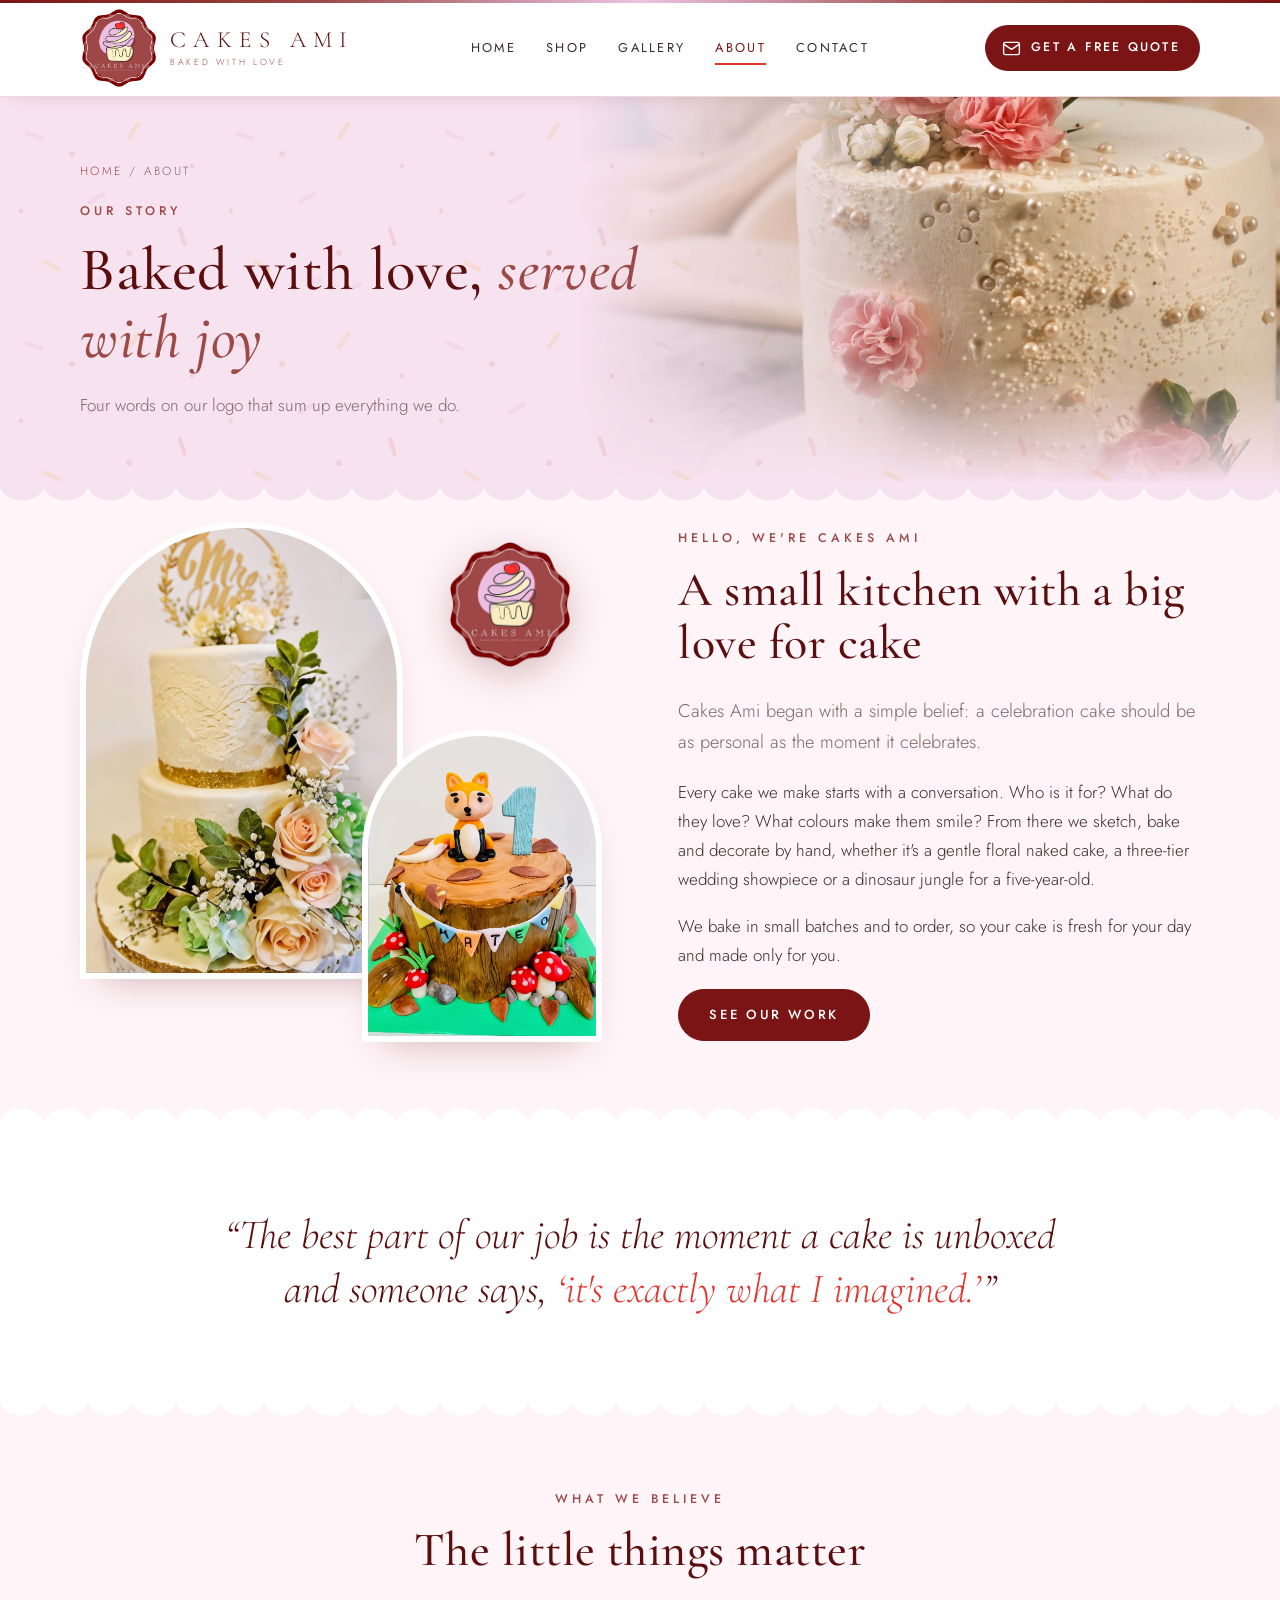
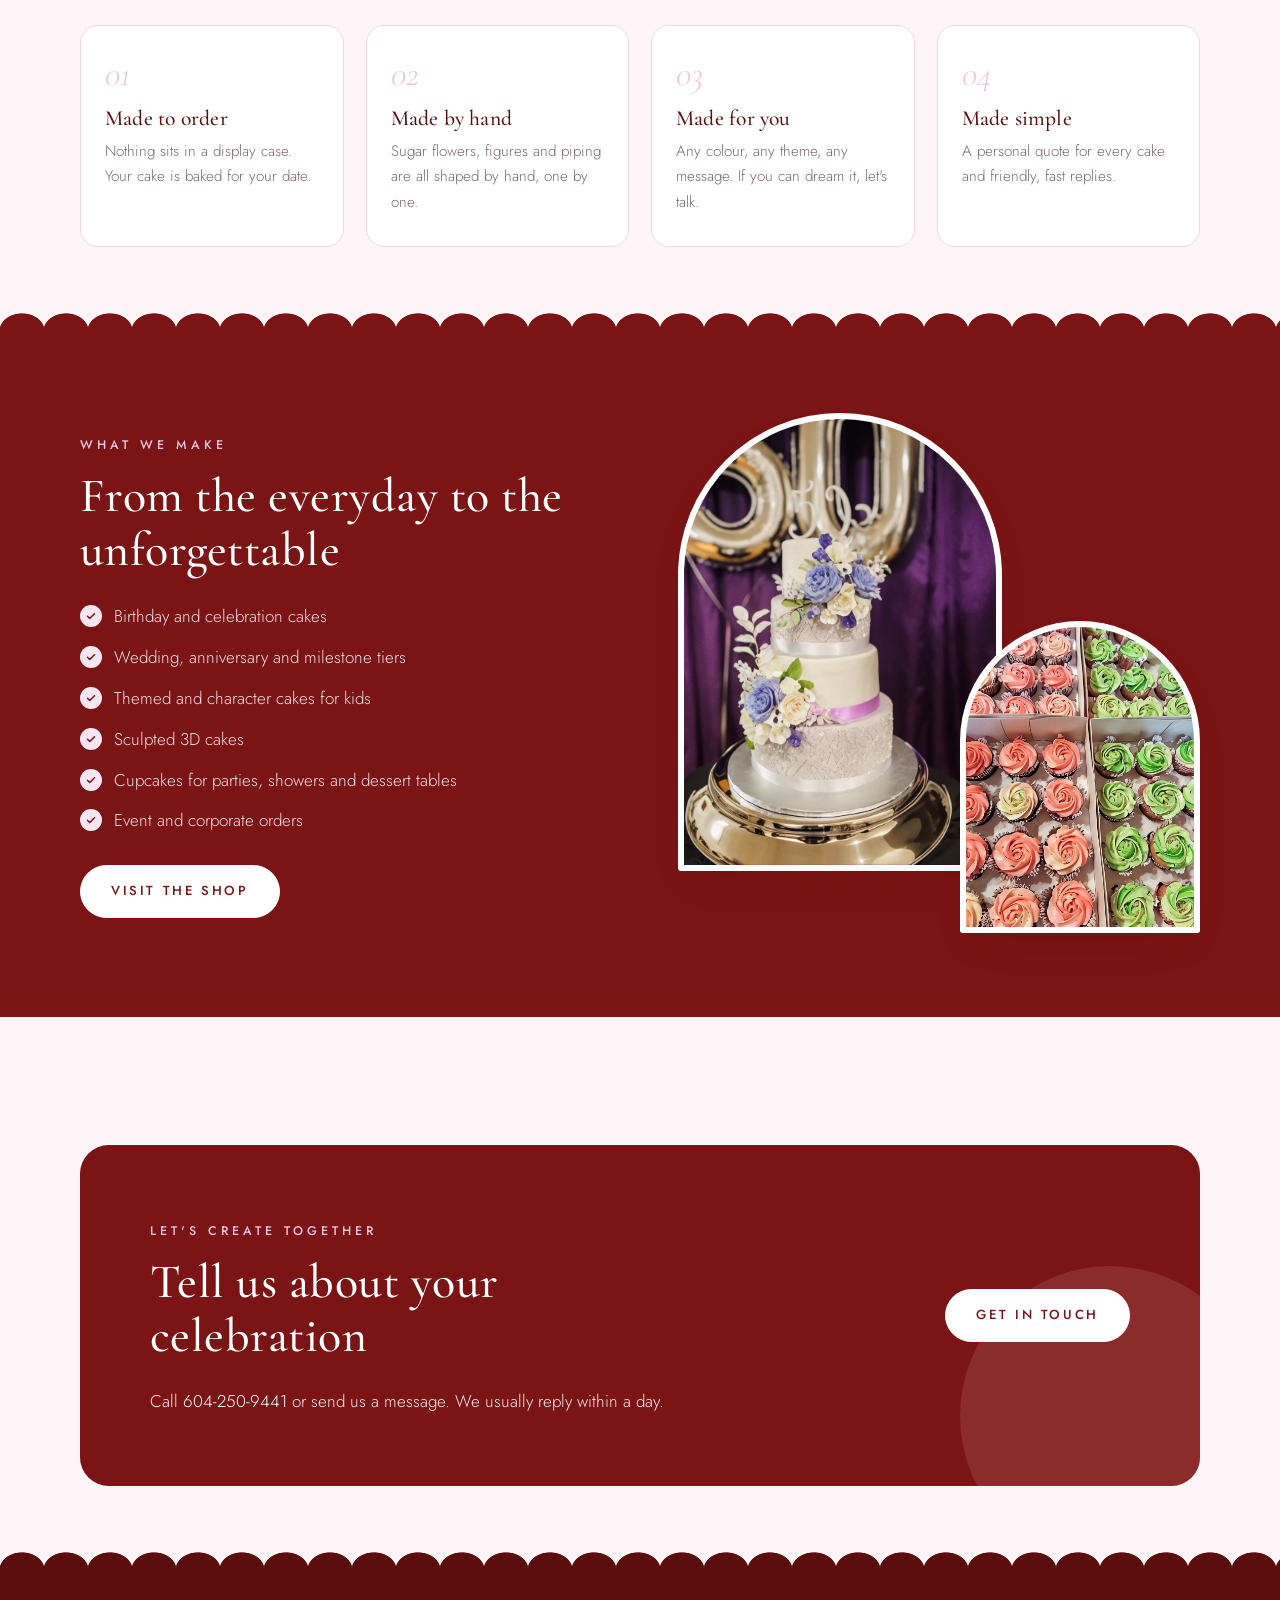
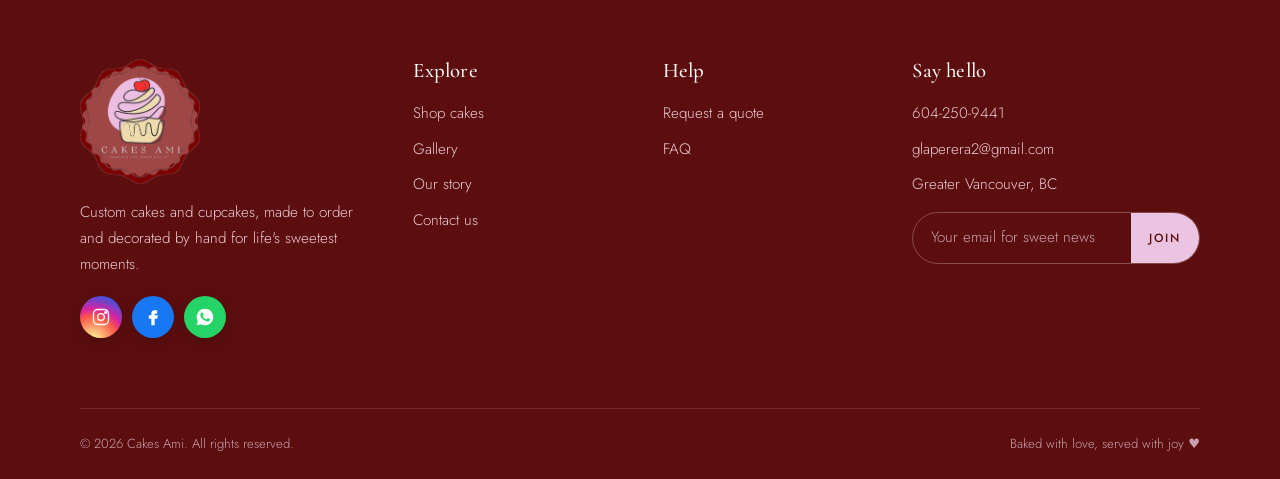
==== commit b4e0067d: "Quote-only site update: new hero, gallery, map and footer socials - Home hero: modern bakery store i" ====
--- a/about.html
+++ b/about.html
@@ -26,8 +26,8 @@
     <div class="container split">
       <div class="split-media reveal">
         <div class="photo-stack">
-          <div class="arch"><img src="assets/img/cakes/naked-daisy.jpg" alt="Two-tier naked cake with daisies and eucalyptus"></div>
-          <div class="arch"><img src="assets/img/cakes/golden-crown.jpg" alt="Yellow princess cake with a gold crown"></div>
+          <div class="arch"><img src="assets/img/products/garden-rose-tiers.jpg" alt="Two-tier ivory cake with blush sugar roses"></div>
+          <div class="arch"><img src="assets/img/products/woodland-fox.jpg" alt="Woodland fox birthday cake"></div>
           <img class="stamp" src="assets/img/logo.png" alt="">
         </div>
       </div>
@@ -58,7 +58,7 @@
         <div class="value reveal"><span class="num">01</span><h3>Made to order</h3><p>Nothing sits in a display case. Your cake is baked for your date.</p></div>
         <div class="value reveal"><span class="num">02</span><h3>Made by hand</h3><p>Sugar flowers, figures and piping are all shaped by hand, one by one.</p></div>
         <div class="value reveal"><span class="num">03</span><h3>Made for you</h3><p>Any colour, any theme, any message. If you can dream it, let's talk.</p></div>
-        <div class="value reveal"><span class="num">04</span><h3>Made simple</h3><p>Clear prices, easy e-Transfer payment and friendly, fast replies.</p></div>
+        <div class="value reveal"><span class="num">04</span><h3>Made simple</h3><p>A personal quote for every cake and friendly, fast replies.</p></div>
       </div>
     </div>
   </section>
@@ -67,8 +67,8 @@
     <div class="container split reverse">
       <div class="split-media reveal">
         <div class="photo-stack">
-          <div class="arch"><img src="assets/img/cakes/fiftieth-silver.jpg" alt="Silver tiered 50th celebration cake"></div>
-          <div class="arch"><img src="assets/img/cakes/cupcakes-pink-rose.jpg" alt="Pink rose cupcakes"></div>
+          <div class="arch"><img src="assets/img/products/silver-jubilee.jpg" alt="Silver tiered 50th celebration cake"></div>
+          <div class="arch"><img src="assets/img/products/rose-cupcakes.jpg" alt="Rose swirl cupcakes"></div>
         </div>
       </div>
       <div class="reveal">
--- a/assets/css/style.css
+++ b/assets/css/style.css
@@ -785,3 +785,211 @@
           mask: linear-gradient(90deg, #000 0%, rgba(0,0,0,.55) 55%, transparent 100%);
   opacity: .55;
 }
+
+/* ---------- Home hero: faded photo backdrop ---------- */
+.hero { position: relative; isolation: isolate; background: #FFF6F9; }
+.hero::before {
+  content: ""; position: absolute; top: 0; bottom: 0; right: 0; width: 62%; z-index: -2; pointer-events: none;
+  background: url("../img/hero-bg.jpg") center 40% / cover no-repeat;
+  opacity: .5;
+  -webkit-mask: linear-gradient(90deg, transparent 0%, #000 45%);
+          mask: linear-gradient(90deg, transparent 0%, #000 45%);
+}
+.hero::after {
+  content: ""; position: absolute; inset: 0; z-index: -1; pointer-events: none;
+  background:
+    linear-gradient(180deg, rgba(255,246,249,.25) 0%, rgba(255,246,249,0) 30%, rgba(255,246,249,0) 70%, #FFF6F9 100%),
+    linear-gradient(90deg, #FFF6F9 0%, rgba(255,246,249,.85) 40%, rgba(255,246,249,.35) 100%);
+}
+.hero > .container { position: relative; z-index: 1; }
+@media (max-width: 900px) {
+  .hero::before { width: 100%; -webkit-mask: none; mask: none; background-position: center 30%; }
+  .hero::after { background: linear-gradient(180deg, rgba(255,246,249,.45) 0%, rgba(255,246,249,.85) 50%, #FFF6F9 100%); }
+}
+
+/* ---------- Home hero: entrance choreography + gentle ambient motion ---------- */
+/* Hero handles its own entrance, so switch off the generic scroll-reveal here */
+.hero .reveal { opacity: 1; transform: none; transition: none; }
+
+/* Background photo: soft fade-in with a slow settle, then a very slow breathing zoom */
+.hero::before { animation: heroBgIn 2.2s cubic-bezier(.2,.7,.2,1) both, heroBgDrift 22s ease-in-out 2.2s infinite alternate; transform-origin: 70% 45%; }
+@keyframes heroBgIn { from { opacity: 0; transform: scale(1.12); } to { opacity: .5; transform: scale(1); } }
+@keyframes heroBgDrift { from { transform: scale(1); } to { transform: scale(1.06) translateX(-1.5%); } }
+
+/* Text: staggered fade-up with a soft blur that sharpens */
+.hero-grid > .reveal > * { animation: heroUp 1s cubic-bezier(.2,.8,.2,1) both; }
+.hero-grid > .reveal > .eyebrow    { animation-delay: .25s; }
+.hero-grid > .reveal > h1          { animation-delay: .4s; animation-duration: 1.2s; }
+.hero-grid > .reveal > .lead       { animation-delay: .65s; }
+.hero-grid > .reveal > .hero-cta   { animation-delay: .85s; }
+.hero-grid > .reveal > .hero-meta  { animation-delay: 1.05s; }
+@keyframes heroUp { from { opacity: 0; transform: translateY(24px); filter: blur(6px); } to { opacity: 1; transform: none; filter: blur(0); } }
+
+/* Headline accent: a hand-drawn underline sweeps in under "with love" */
+.hero h1 em { position: relative; white-space: nowrap; }
+.hero h1 em::after {
+  content: ""; position: absolute; left: 2%; right: 2%; bottom: .02em; height: .14em;
+  background: url("data:image/svg+xml,%3Csvg xmlns='http://www.w3.org/2000/svg' viewBox='0 0 200 12' preserveAspectRatio='none'%3E%3Cpath d='M2 8 C 50 2, 120 2, 198 6' fill='none' stroke='%23E3342F' stroke-width='3' stroke-linecap='round' stroke-opacity='.55'/%3E%3C/svg%3E") center / 100% 100% no-repeat;
+  transform: scaleX(0); transform-origin: left; animation: heroLine .9s cubic-bezier(.6,0,.2,1) 1.4s forwards;
+}
+@keyframes heroLine { to { transform: scaleX(1); } }
+
+/* Photos: arches rise in one after another, the blobs bloom, then everything floats softly */
+.hero-art .blob { animation: heroBloom 1.6s cubic-bezier(.2,.8,.2,1) .2s both; }
+.hero-art .blob.b2 { animation-delay: .45s; }
+@keyframes heroBloom { from { opacity: 0; scale: .7; } to { scale: 1; } }
+.hero-art .arch { animation: heroRise 1.1s cubic-bezier(.2,.8,.2,1) both, heroFloat 7s ease-in-out infinite alternate; }
+.hero-art .a1 { animation-delay: .5s, 1.6s; }
+.hero-art .a2 { animation-delay: .7s, 2.4s; animation-duration: 1.1s, 8s; }
+.hero-art .a3 { animation-delay: .9s, 1.9s; animation-duration: 1.1s, 6.5s; }
+@keyframes heroRise { from { opacity: 0; translate: 0 50px; scale: .94; } to { opacity: 1; translate: 0 0; scale: 1; } }
+@keyframes heroFloat { from { translate: 0 0; } to { translate: 0 -10px; } }
+.hero-art .arch img { transition: transform 1.2s cubic-bezier(.2,.8,.2,1); }
+.hero-art .arch:hover img { transform: scale(1.06); }
+.hero-art .badge, .hero-art .badge-center { animation-name: spin, heroPop; animation-duration: 24s, .8s; animation-timing-function: linear, cubic-bezier(.3,1.5,.5,1); animation-delay: 0s, 1.3s; animation-iteration-count: infinite, 1; animation-fill-mode: none, both; }
+.hero-art .badge-center { animation: heroPop .8s cubic-bezier(.3,1.5,.5,1) 1.45s both; }
+@keyframes heroPop { from { opacity: 0; scale: .4; } to { opacity: 1; scale: 1; } }
+
+/* Buttons: a soft light sheen glides across on hover */
+.hero-cta .btn { position: relative; overflow: hidden; isolation: isolate; }
+.hero-cta .btn::after {
+  content: ""; position: absolute; top: 0; bottom: 0; left: -60%; width: 45%; z-index: -1; pointer-events: none;
+  background: linear-gradient(100deg, transparent, rgba(255,255,255,.35), transparent);
+  transform: skewX(-20deg); transition: left .7s cubic-bezier(.2,.8,.2,1);
+}
+.hero-cta .btn.ghost::after { background: linear-gradient(100deg, transparent, rgba(235,196,226,.6), transparent); }
+.hero-cta .btn:hover::after { left: 120%; }
+
+@media (prefers-reduced-motion: reduce) {
+  .hero h1 em::after { transform: none; }
+  .hero::before { opacity: .5; }
+}
+
+/* ---------- Home hero v3: no arches, the photo is the hero image ---------- */
+.hero::before { width: 60%; opacity: 1; background-position: center 30%;
+  -webkit-mask: linear-gradient(90deg, transparent 0%, rgba(0,0,0,.6) 22%, #000 48%);
+          mask: linear-gradient(90deg, transparent 0%, rgba(0,0,0,.6) 22%, #000 48%); }
+@keyframes heroBgIn { from { opacity: 0; transform: scale(1.12); } to { opacity: 1; transform: scale(1); } }
+.hero::after {
+  background:
+    linear-gradient(180deg, rgba(255,246,249,0) 75%, #FFF6F9 100%),
+    linear-gradient(90deg, #FFF6F9 0%, rgba(255,246,249,.9) 38%, rgba(255,246,249,.15) 62%, rgba(255,246,249,0) 100%);
+}
+.hero-art .badge { right: 4%; top: auto; bottom: 6%; top: auto; }
+.hero-art .badge-center { right: calc(4% + 38px); top: auto; bottom: calc(6% + 38px); }
+@media (max-width: 900px) {
+  .hero::before { width: 100%; background-position: center 25%; -webkit-mask: linear-gradient(180deg, #000 45%, transparent 85%); mask: linear-gradient(180deg, #000 45%, transparent 85%); }
+  .hero::after { background: linear-gradient(180deg, rgba(255,246,249,0) 0%, rgba(255,246,249,0) 30%, rgba(255,246,249,.92) 55%, #FFF6F9 100%); }
+  .hero-art { height: 300px; }
+}
+@media (max-width: 480px) {
+  .hero-art .badge-center { right: calc(4% + 27px); bottom: calc(6% + 27px); }
+}
+/* Badge: top-right corner over the plain backdrop, clear of the cake */
+.hero-art .badge { top: 0; bottom: auto; right: 0; }
+.hero-art .badge-center { top: 38px; bottom: auto; right: 38px; }
+@media (max-width: 900px) {
+  .hero-art .badge { top: 4px; right: 0; width: 90px; height: 90px; }
+  .hero-art .badge-center { top: calc(4px + 27px); right: 27px; width: 36px; height: 36px; }
+}
+@media (min-width: 901px) {
+  /* Anchor the badge to the full-width hero (not the centred column) so it sits in the empty top-right corner */
+  .hero > .container, .hero-art { position: static; }
+  .hero-art .badge { top: 36px; right: 4%; }
+  .hero-art .badge-center { top: calc(36px + 38px); right: calc(4% + 38px); }
+}
+
+/* ---------- Inner page banners: faded cake photo on the right, sprinkles + scalloped wave kept ---------- */
+.page-banner.has-photo { isolation: isolate; min-height: clamp(300px, 30vw, 380px); display: flex; align-items: center; }
+.page-banner.has-photo > .container { width: 100%; }
+.page-banner.has-photo::after {
+  display: block; content: ""; position: absolute; top: 0; bottom: 0; right: 0; left: auto; width: 55%; height: auto; z-index: -1; pointer-events: none;
+  background: url("../img/hero-bg.jpg") center 35% / cover no-repeat;
+  -webkit-mask: linear-gradient(90deg, transparent 0%, rgba(0,0,0,.55) 30%, #000 60%), linear-gradient(180deg, #000 70%, transparent 100%);
+  -webkit-mask-composite: source-in;
+          mask: linear-gradient(90deg, transparent 0%, rgba(0,0,0,.55) 30%, #000 60%) intersect, linear-gradient(180deg, #000 70%, transparent 100%);
+  transform-origin: 70% 40%;
+  animation: bannerBgIn 1.8s cubic-bezier(.2,.7,.2,1) both, heroBgDrift 22s ease-in-out 1.8s infinite alternate;
+}
+@keyframes bannerBgIn { from { opacity: 0; transform: scale(1.1); } to { opacity: 1; transform: scale(1); } }
+/* Text: same staggered fade-up as the home hero */
+.page-banner .banner-text > *, body[data-page="post"] .page-banner .container > * { animation: heroUp .9s cubic-bezier(.2,.8,.2,1) both; }
+.page-banner .banner-text > :nth-child(1), body[data-page="post"] .page-banner .container > :nth-child(1) { animation-delay: .15s; }
+.page-banner .banner-text > :nth-child(2), body[data-page="post"] .page-banner .container > :nth-child(2) { animation-delay: .3s; }
+.page-banner .banner-text > :nth-child(3), body[data-page="post"] .page-banner .container > :nth-child(3) { animation-delay: .45s; }
+.page-banner .banner-text > :nth-child(4) { animation-delay: .65s; }
+.page-banner .banner-text > :nth-child(5) { animation-delay: .8s; }
+@media (max-width: 900px) {
+  .page-banner.has-photo { min-height: 0; }
+  .page-banner.has-photo::after { width: 100%; opacity: .16;
+    -webkit-mask: linear-gradient(180deg, #000 40%, transparent 100%); mask: linear-gradient(180deg, #000 40%, transparent 100%); }
+  @keyframes bannerBgIn { from { opacity: 0; } to { opacity: .16; } }
+}
+/* Each inner page gets its own banner photo (Unsplash, see assets/img/banners/CREDITS.md) */
+body[data-page="shop"] .page-banner.has-photo::after     { background-image: url("../img/banners/shop.jpg"); }
+body[data-page="gallery"] .page-banner.has-photo::after  { background-image: url("../img/banners/gallery.jpg"); }
+body[data-page="about"] .page-banner.has-photo::after    { background-image: url("../img/banners/about.jpg"); }
+body[data-page="blog"] .page-banner.has-photo::after     { background-image: url("../img/banners/blog.jpg"); }
+body[data-page="contact"] .page-banner.has-photo::after  { background-image: url("../img/banners/contact.jpg"); }
+body[data-page="cart"] .page-banner.has-photo::after     { background-image: url("../img/banners/cart.jpg"); }
+body[data-page="checkout"] .page-banner.has-photo::after { background-image: url("../img/banners/checkout.jpg"); }
+.page-banner.has-photo::after { background-position: center center; }
+/* Inner banners on phones/tablets: photo shows clearly across the top, then fades into the text (like the home hero) */
+@media (max-width: 900px) {
+  .page-banner.has-photo { padding-top: clamp(225px, 62vw, 350px); }
+  .page-banner.has-photo::after {
+    top: 0; bottom: auto; height: clamp(250px, 68vw, 380px); width: 100%; opacity: 1;
+    -webkit-mask: linear-gradient(180deg, #000 50%, transparent 100%);
+            mask: linear-gradient(180deg, #000 50%, transparent 100%);
+    animation: bannerBgInM 1.6s cubic-bezier(.2,.7,.2,1) both, heroBgDrift 22s ease-in-out 1.6s infinite alternate;
+  }
+  @keyframes bannerBgInM { from { opacity: 0; transform: scale(1.1); } to { opacity: 1; transform: scale(1); } }
+}
+@media (max-width: 900px) { .hero::before { background-position: 45% 62%; } }
+@media (max-width: 900px) {
+  .hero::before { bottom: auto; height: 470px; background-position: 40% 55%;
+    -webkit-mask: linear-gradient(180deg, #000 60%, transparent 100%); mask: linear-gradient(180deg, #000 60%, transparent 100%); }
+}
+/* Home hero on phones: photo band on top, solid blush under the text (no photo behind the words) */
+@media (max-width: 900px) {
+  .hero-art { height: clamp(260px, 72vw, 340px); }
+  .hero::before { height: clamp(330px, 92vw, 430px); background-position: 45% 55%;
+    -webkit-mask: linear-gradient(180deg, #000 55%, transparent 100%); mask: linear-gradient(180deg, #000 55%, transparent 100%); }
+  .hero::after { background: linear-gradient(180deg, rgba(255,246,249,0) 0, rgba(255,246,249,0) clamp(200px, 55vw, 260px), #FFF6F9 clamp(320px, 88vw, 410px), #FFF6F9 100%); }
+}
+/* Blog + Contact: give the first section room below the banner's wave edge */
+body[data-page="blog"] .page-banner + section,
+body[data-page="contact"] .page-banner + section { padding-top: clamp(44px, 6vw, 84px) !important; }
+
+/* ---------- Quote requests (no prices, no cart) — 18 Nov 2026 ---------- */
+.quote-link { font-size: .74rem; font-weight: 500; letter-spacing: .14em; text-transform: uppercase; color: var(--wine); border-bottom: 1px solid currentColor; padding-bottom: 2px; }
+.quote-link:hover { color: var(--rose); }
+.quote-badge { display: inline-block; padding: 6px 14px; border-radius: 999px; background: var(--blush); color: var(--wine); font-size: .78rem; font-weight: 500; letter-spacing: .14em; text-transform: uppercase; margin-right: 10px; }
+.pd-info .form-grid { margin-top: 4px; }
+
+/* ---------- Home hero: modern bakery interior (AI-generated with Magnific, 19 Nov 2026) ---------- */
+.hero::before { background-image: url("../img/hero-bakery.jpg?v=5"); background-position: 70% 55%; }
+@media (max-width: 900px) { .hero::before { background-position: 65% 50%; } }
+
+/* ---------- Footer: colourful social logos (icon only) ---------- */
+.socials { flex-wrap: wrap; gap: 10px; }
+.socials a { width: 42px; height: 42px; padding: 0; border: 0; border-radius: 50%;
+  display: grid; place-items: center; color: #fff;
+  box-shadow: 0 4px 14px rgba(0,0,0,.18); transition: transform .2s, filter .2s; }
+.socials a:hover { background-color: inherit; transform: translateY(-2px); filter: brightness(1.08); }
+.socials svg { width: 20px; height: 20px; }
+.socials .s-ig { background: radial-gradient(circle at 30% 107%, #fdf497 0%, #fdf497 5%, #fd5949 45%, #d6249f 60%, #285AEB 90%); }
+.socials .s-fb { background: #1877F2; }
+.socials .s-wa { background: #25D366; }
+
+/* ---------- Contact: map ---------- */
+.map-wrap { margin-top: 30px; border-radius: var(--radius-sm, 12px); overflow: hidden; box-shadow: 0 10px 30px rgba(123,20,20,.12); line-height: 0; }
+.map-wrap iframe { width: 100%; height: 320px; border: 0; }
+.map-note { font-size: .85rem; color: var(--muted); margin-top: 10px; }
+
+/* ---------- Gallery page: even grid (no ragged gaps at the end) ---------- */
+#galGrid.mosaic { columns: auto; display: grid; grid-template-columns: repeat(3, 1fr); gap: 18px; }
+#galGrid.mosaic figure { margin: 0; aspect-ratio: 3 / 4; }
+#galGrid.mosaic img { height: 100%; object-fit: cover; }
+#galGrid.mosaic .spinner { grid-column: 1 / -1; }
+@media (max-width: 900px) { #galGrid.mosaic { grid-template-columns: repeat(2, 1fr); gap: 12px; } }
